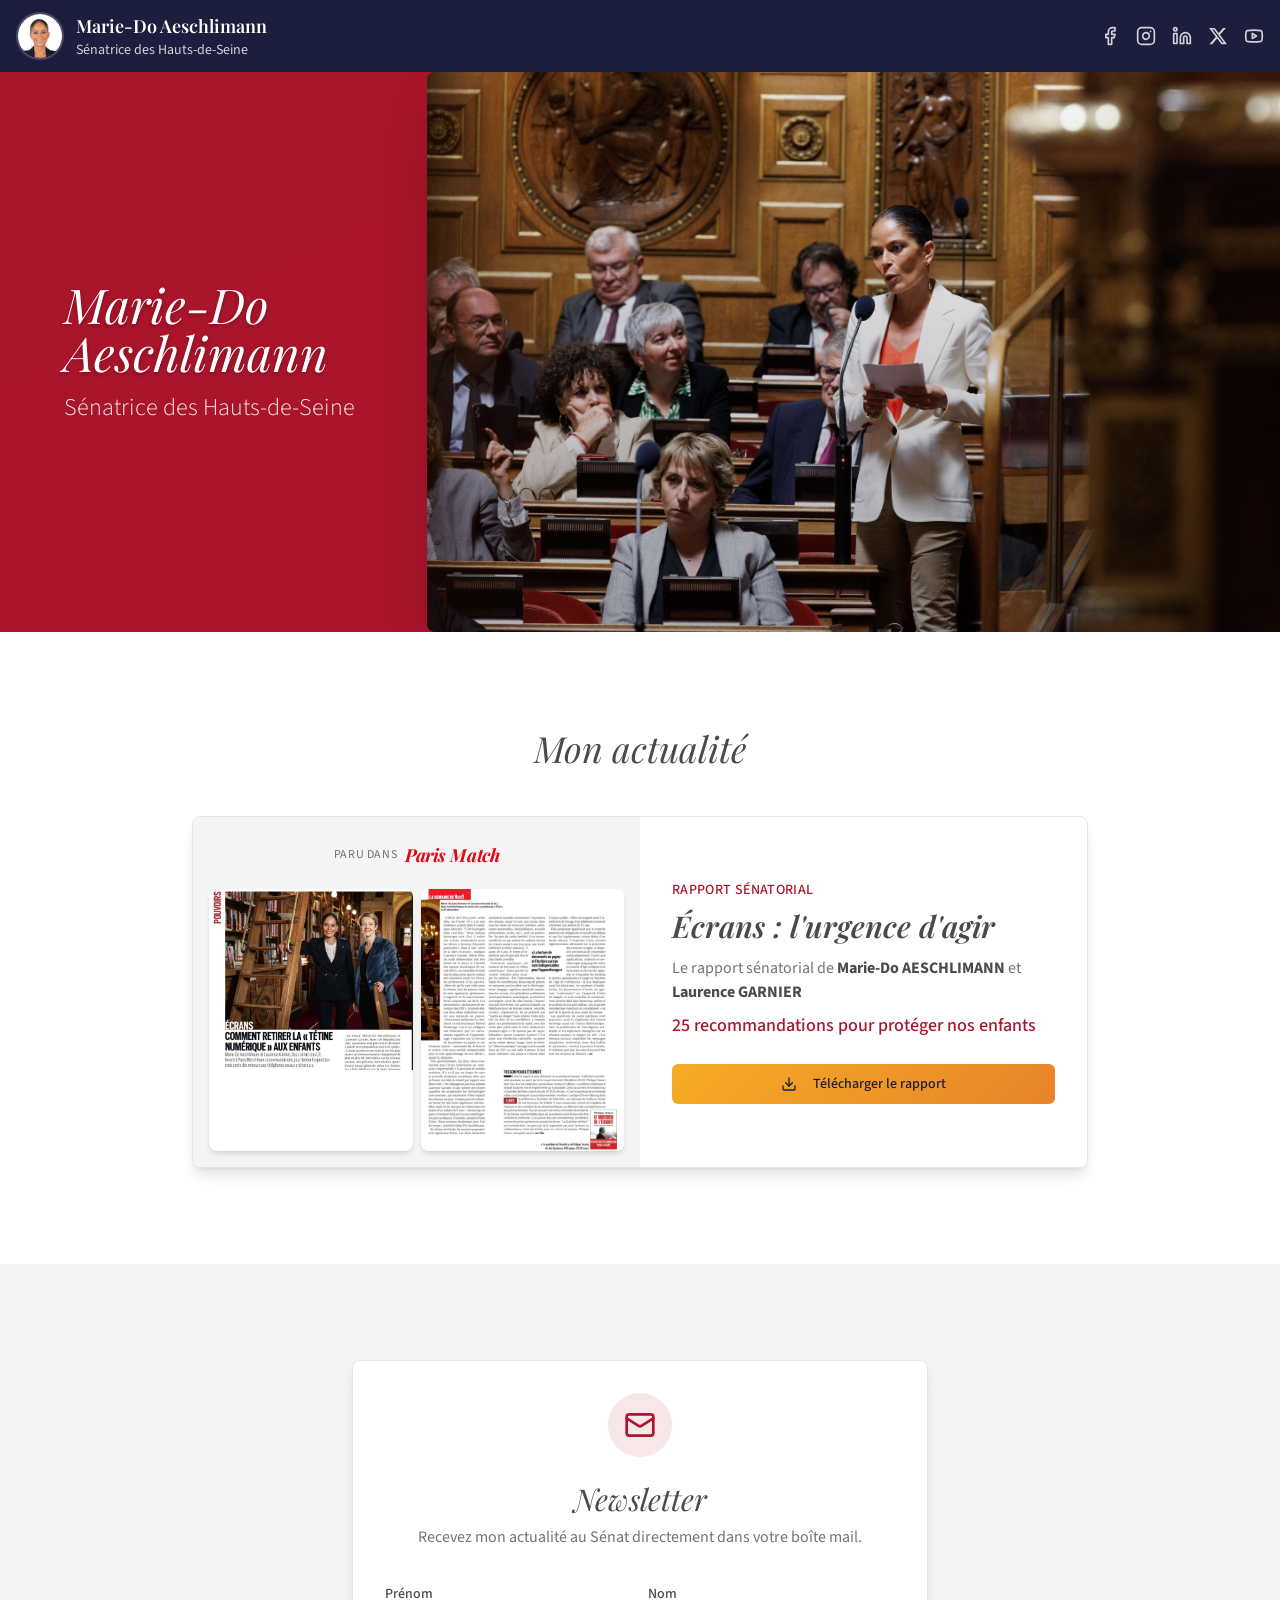
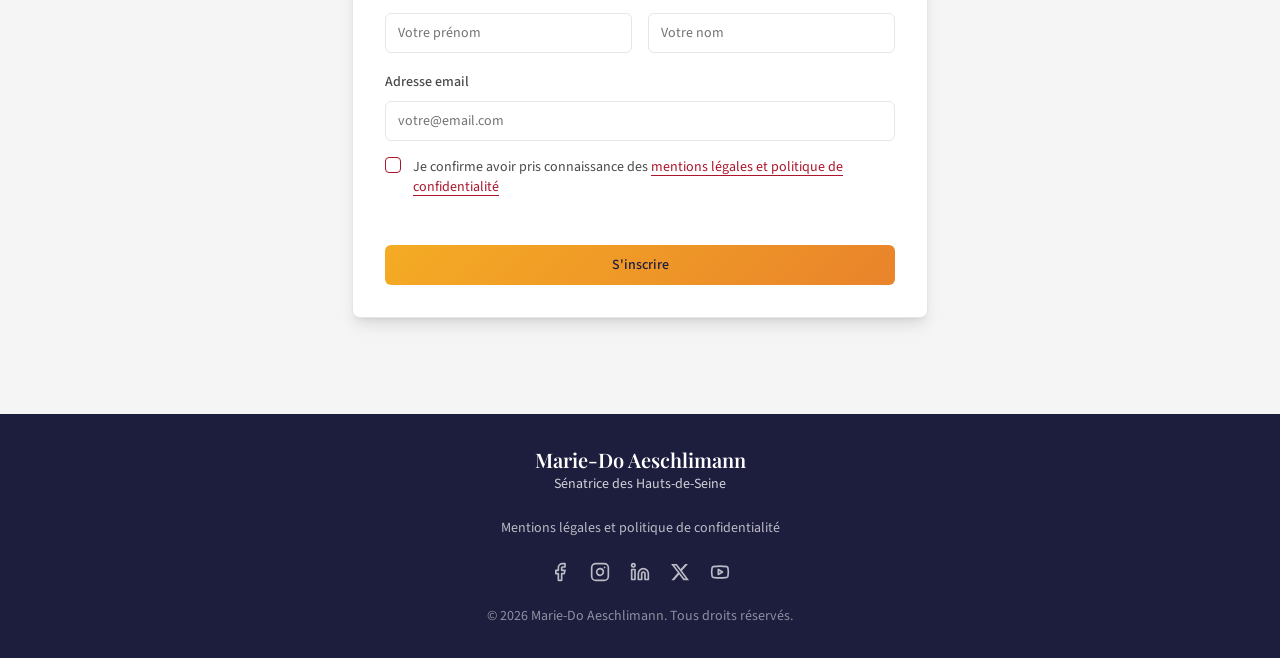
==== index.html @ 4383b5ef "deploy: platformparis/site-mdaeschlimann@3de8ad194c9254c4410716cdffa0ab7aff980ddc" ====
<!DOCTYPE html>
    <html lang="en">
      <head>
        <link rel="stylesheet" type="text/css" href="/assets/static/vike-react-b64a028b.BcWtY8Ol.css">
        <link rel="stylesheet" type="text/css" href="/assets/static/src_index-b3c78705.BuAO_7hG.css">
        <meta charset="UTF-8" />
        
    
    <meta name="viewport" content="width=device-width,initial-scale=1">
    <title>Marie-Do Aeschlimann | Sénatrice des Hauts-de-Seine</title><meta name="description" content="Site officiel de Marie-Do Aeschlimann, Sénatrice des Hauts-de-Seine. Découvrez son actualité, ses actions au Sénat et inscrivez-vous à la newsletter."/><meta name="author" content="Marie-Do Aeschlimann"/><meta name="keywords" content="Marie-Do Aeschlimann, Sénatrice, Hauts-de-Seine, Sénat, politique, France, newsletter"/><link rel="canonical" href="https://mdaeschlimann.com//"/><meta property="og:title" content="Marie-Do Aeschlimann | Sénatrice des Hauts-de-Seine"/><meta property="og:description" content="Site officiel de Marie-Do Aeschlimann, Sénatrice des Hauts-de-Seine. Découvrez son actualité, ses actions au Sénat et inscrivez-vous à la newsletter."/><meta property="og:type" content="website"/><meta property="og:url" content="https://mdaeschlimann.com//"/><meta property="og:image" content="https://mdaeschlimann.com/og-image.png"/><meta property="og:locale" content="fr_FR"/><meta property="og:site_name" content="Marie-Do Aeschlimann"/><meta name="twitter:card" content="summary_large_image"/><meta name="twitter:site" content="@MDoAeschlimann"/><meta name="twitter:creator" content="@MDoAeschlimann"/><meta name="twitter:title" content="Marie-Do Aeschlimann | Sénatrice des Hauts-de-Seine"/><meta name="twitter:description" content="Site officiel de Marie-Do Aeschlimann, Sénatrice des Hauts-de-Seine. Découvrez son actualité, ses actions au Sénat et inscrivez-vous à la newsletter."/><meta name="twitter:image" content="https://mdaeschlimann.com/og-image.png"/><script type="application/ld+json">{&quot;@context&quot;:&quot;https://schema.org&quot;,&quot;@type&quot;:&quot;Person&quot;,&quot;name&quot;:&quot;Marie-Do Aeschlimann&quot;,&quot;jobTitle&quot;:&quot;Sénatrice des Hauts-de-Seine&quot;,&quot;description&quot;:&quot;Marie-Do Aeschlimann est Sénatrice des Hauts-de-Seine au Sénat français.&quot;,&quot;url&quot;:&quot;https://mdaeschlimann.com/&quot;,&quot;image&quot;:&quot;https://mdaeschlimann.com/og-image.png&quot;,&quot;sameAs&quot;:[&quot;https://www.facebook.com/mariedo.aeschlimann/&quot;,&quot;https://www.instagram.com/mariedoaeschlimann/&quot;,&quot;https://fr.linkedin.com/in/marie-do-aeschlimann-36a4b576/&quot;,&quot;https://x.com/MDoAeschlimann&quot;,&quot;https://www.youtube.com/@mdoaeschlimann&quot;]}</script><script type="application/ld+json">{&quot;@context&quot;:&quot;https://schema.org&quot;,&quot;@type&quot;:&quot;WebSite&quot;,&quot;name&quot;:&quot;Marie-Do Aeschlimann&quot;,&quot;url&quot;:&quot;https://mdaeschlimann.com/&quot;,&quot;description&quot;:&quot;Site officiel de Marie-Do Aeschlimann, Sénatrice des Hauts-de-Seine&quot;,&quot;publisher&quot;:{&quot;@type&quot;:&quot;Person&quot;,&quot;name&quot;:&quot;Marie-Do Aeschlimann&quot;}}</script>
<title>Marie-Do Aeschlimann | Sénatrice des Hauts-de-Seine</title><meta name="description" content="Site officiel de Marie-Do Aeschlimann, Sénatrice des Hauts-de-Seine. Découvrez son actualité, ses actions au Sénat et inscrivez-vous à la newsletter."/><meta name="author" content="Marie-Do Aeschlimann"/><meta name="keywords" content="Marie-Do Aeschlimann, Sénatrice, Hauts-de-Seine, Sénat, politique, France, newsletter"/><link rel="canonical" href="https://mdaeschlimann.com//"/><meta property="og:title" content="Marie-Do Aeschlimann | Sénatrice des Hauts-de-Seine"/><meta property="og:description" content="Site officiel de Marie-Do Aeschlimann, Sénatrice des Hauts-de-Seine. Découvrez son actualité, ses actions au Sénat et inscrivez-vous à la newsletter."/><meta property="og:type" content="website"/><meta property="og:url" content="https://mdaeschlimann.com//"/><meta property="og:image" content="https://mdaeschlimann.com/og-image.png"/><meta property="og:locale" content="fr_FR"/><meta property="og:site_name" content="Marie-Do Aeschlimann"/><meta name="twitter:card" content="summary_large_image"/><meta name="twitter:site" content="@MDoAeschlimann"/><meta name="twitter:creator" content="@MDoAeschlimann"/><meta name="twitter:title" content="Marie-Do Aeschlimann | Sénatrice des Hauts-de-Seine"/><meta name="twitter:description" content="Site officiel de Marie-Do Aeschlimann, Sénatrice des Hauts-de-Seine. Découvrez son actualité, ses actions au Sénat et inscrivez-vous à la newsletter."/><meta name="twitter:image" content="https://mdaeschlimann.com/og-image.png"/><script type="application/ld+json">{&quot;@context&quot;:&quot;https://schema.org&quot;,&quot;@type&quot;:&quot;Person&quot;,&quot;name&quot;:&quot;Marie-Do Aeschlimann&quot;,&quot;jobTitle&quot;:&quot;Sénatrice des Hauts-de-Seine&quot;,&quot;description&quot;:&quot;Marie-Do Aeschlimann est Sénatrice des Hauts-de-Seine au Sénat français.&quot;,&quot;url&quot;:&quot;https://mdaeschlimann.com/&quot;,&quot;image&quot;:&quot;https://mdaeschlimann.com/og-image.png&quot;,&quot;sameAs&quot;:[&quot;https://www.facebook.com/mariedo.aeschlimann/&quot;,&quot;https://www.instagram.com/mariedoaeschlimann/&quot;,&quot;https://fr.linkedin.com/in/marie-do-aeschlimann-36a4b576/&quot;,&quot;https://x.com/MDoAeschlimann&quot;,&quot;https://www.youtube.com/@mdoaeschlimann&quot;]}</script><script type="application/ld+json">{&quot;@context&quot;:&quot;https://schema.org&quot;,&quot;@type&quot;:&quot;WebSite&quot;,&quot;name&quot;:&quot;Marie-Do Aeschlimann&quot;,&quot;url&quot;:&quot;https://mdaeschlimann.com/&quot;,&quot;description&quot;:&quot;Site officiel de Marie-Do Aeschlimann, Sénatrice des Hauts-de-Seine&quot;,&quot;publisher&quot;:{&quot;@type&quot;:&quot;Person&quot;,&quot;name&quot;:&quot;Marie-Do Aeschlimann&quot;}}</script>
    
    
    
  
      </head>
      <body>
        
        <div id="root"><div class="min-h-screen flex flex-col"><header class="sticky top-0 z-50 bg-secondary"><div class="container mx-auto px-4 py-3"><div class="flex items-center justify-between"><a href="/" class="flex items-center gap-2 sm:gap-3 min-w-0 hover:opacity-90 transition-opacity"><span class="relative flex shrink-0 overflow-hidden rounded-full h-10 w-10 sm:h-12 sm:w-12 flex-shrink-0 border-2 border-primary-foreground/20"><span class="flex h-full w-full items-center justify-center rounded-full bg-primary text-primary-foreground font-serif text-sm sm:text-base">MDA</span></span><div class="text-secondary-foreground"><span class="block text-sm sm:text-lg font-semibold font-serif leading-tight">Marie-Do Aeschlimann</span><span class="block text-xs sm:text-sm opacity-80">Sénatrice des Hauts-de-Seine</span></div></a><nav class="flex items-center gap-3 md:gap-4 flex-shrink-0"><a href="https://www.facebook.com/mariedo.aeschlimann/" target="_blank" rel="noopener noreferrer" class="text-secondary-foreground/80 hover:text-secondary-foreground transition-colors flex-shrink-0" aria-label="Facebook"><svg xmlns="http://www.w3.org/2000/svg" width="24" height="24" viewBox="0 0 24 24" fill="none" stroke="currentColor" stroke-width="2" stroke-linecap="round" stroke-linejoin="round" class="lucide lucide-facebook h-5 w-5"><path d="M18 2h-3a5 5 0 0 0-5 5v3H7v4h3v8h4v-8h3l1-4h-4V7a1 1 0 0 1 1-1h3z"></path></svg></a><a href="https://www.instagram.com/mariedoaeschlimann/" target="_blank" rel="noopener noreferrer" class="text-secondary-foreground/80 hover:text-secondary-foreground transition-colors flex-shrink-0" aria-label="Instagram"><svg xmlns="http://www.w3.org/2000/svg" width="24" height="24" viewBox="0 0 24 24" fill="none" stroke="currentColor" stroke-width="2" stroke-linecap="round" stroke-linejoin="round" class="lucide lucide-instagram h-5 w-5"><rect width="20" height="20" x="2" y="2" rx="5" ry="5"></rect><path d="M16 11.37A4 4 0 1 1 12.63 8 4 4 0 0 1 16 11.37z"></path><line x1="17.5" x2="17.51" y1="6.5" y2="6.5"></line></svg></a><a href="https://fr.linkedin.com/in/marie-do-aeschlimann-36a4b576/" target="_blank" rel="noopener noreferrer" class="text-secondary-foreground/80 hover:text-secondary-foreground transition-colors flex-shrink-0" aria-label="LinkedIn"><svg xmlns="http://www.w3.org/2000/svg" width="24" height="24" viewBox="0 0 24 24" fill="none" stroke="currentColor" stroke-width="2" stroke-linecap="round" stroke-linejoin="round" class="lucide lucide-linkedin h-5 w-5"><path d="M16 8a6 6 0 0 1 6 6v7h-4v-7a2 2 0 0 0-2-2 2 2 0 0 0-2 2v7h-4v-7a6 6 0 0 1 6-6z"></path><rect width="4" height="12" x="2" y="9"></rect><circle cx="4" cy="4" r="2"></circle></svg></a><a href="https://x.com/MDoAeschlimann" target="_blank" rel="noopener noreferrer" class="text-secondary-foreground/80 hover:text-secondary-foreground transition-colors flex-shrink-0" aria-label="X"><svg viewBox="0 0 24 24" class="h-5 w-5" fill="currentColor"><path d="M18.244 2.25h3.308l-7.227 8.26 8.502 11.24H16.17l-5.214-6.817L4.99 21.75H1.68l7.73-8.835L1.254 2.25H8.08l4.713 6.231zm-1.161 17.52h1.833L7.084 4.126H5.117z"></path></svg></a><a href="https://www.youtube.com/@mdoaeschlimann" target="_blank" rel="noopener noreferrer" class="hidden md:block text-secondary-foreground/80 hover:text-secondary-foreground transition-colors flex-shrink-0" aria-label="YouTube"><svg xmlns="http://www.w3.org/2000/svg" width="24" height="24" viewBox="0 0 24 24" fill="none" stroke="currentColor" stroke-width="2" stroke-linecap="round" stroke-linejoin="round" class="lucide lucide-youtube h-5 w-5"><path d="M2.5 17a24.12 24.12 0 0 1 0-10 2 2 0 0 1 1.4-1.4 49.56 49.56 0 0 1 16.2 0A2 2 0 0 1 21.5 7a24.12 24.12 0 0 1 0 10 2 2 0 0 1-1.4 1.4 49.55 49.55 0 0 1-16.2 0A2 2 0 0 1 2.5 17"></path><path d="m10 15 5-3-5-3z"></path></svg></a></nav></div></div></header><main class="flex-1"><section class="relative bg-primary min-h-[50vh] flex items-center overflow-hidden"><div class="absolute inset-0 opacity-10"><div class="absolute inset-0 bg-gradient-to-br from-black/20 to-transparent"></div></div><div class="container mx-auto px-4 lg:px-0 lg:ml-auto lg:mr-0 lg:max-w-none relative z-10"><div class="flex flex-col lg:flex-row items-center lg:items-stretch"><div class="lg:w-1/3 flex items-center justify-center lg:justify-start py-8 md:py-12 lg:py-0 lg:pl-8 xl:pl-16"><div class="text-center lg:text-left"><h1 class="text-3xl md:text-4xl lg:text-5xl font-serif text-primary-foreground leading-tight mb-4 text-shadow"><span class="italic">Marie-Do Aeschlimann</span></h1><p class="text-xl md:text-2xl text-primary-foreground/90 font-light">Sénatrice des Hauts-de-Seine</p></div></div><div class="w-full lg:w-2/3"><div class="relative w-64 h-80 md:w-80 md:h-96 mx-auto lg:w-full lg:h-[500px] xl:h-[560px] lg:rounded-none lg:rounded-l-lg overflow-hidden shadow-2xl"><img src="/assets/static/portrait-senat.C8k244VR.jpg" alt="Marie-Do Aeschlimann au Sénat" class="w-full h-full object-cover object-top"/><div class="absolute inset-0 bg-gradient-to-t from-black/30 to-transparent"></div></div></div></div></div></section><section class="py-16 md:py-24 bg-background"><div class="container mx-auto px-4"><h2 class="text-3xl md:text-4xl font-serif text-foreground text-center mb-12"><span class="italic">Mon actualité</span></h2><div class="rounded-lg border bg-card text-card-foreground max-w-4xl mx-auto overflow-hidden shadow-lg"><div class="p-0"><div class="grid md:grid-cols-2"><div class="flex flex-col p-4 bg-muted"><div class="flex items-center justify-center gap-2 mb-3 py-2"><span class="text-xs text-muted-foreground uppercase tracking-wider">Paru dans</span><span class="font-serif text-lg font-bold text-[#E30613] italic tracking-tight">Paris Match</span></div><div class="grid grid-cols-2 gap-2"><div class="rounded-lg overflow-hidden shadow-md bg-white"><img src="/assets/static/paris-match-1.yq236d5Z.jpg" alt="Paris Match - Marie-Do Aeschlimann et Laurence Garnier sur le rapport Écrans" class="w-full h-auto object-contain"/></div><div class="rounded-lg overflow-hidden shadow-md bg-white"><img src="/assets/static/paris-match-2.6EaKVWfL.jpg" alt="Paris Match - Article sur le rapport sénatorial Écrans" class="w-full h-auto object-contain"/></div></div></div><div class="p-6 md:p-8 flex flex-col justify-center"><span class="text-sm font-medium text-primary uppercase tracking-wide mb-2">Rapport sénatorial</span><h3 class="text-2xl md:text-3xl font-serif font-semibold text-foreground mb-3"><span class="italic">Écrans : l&#x27;urgence d&#x27;agir</span></h3><p class="text-muted-foreground mb-2">Le rapport sénatorial de<!-- --> <strong class="text-foreground">Marie-Do AESCHLIMANN</strong> <!-- -->et <strong class="text-foreground">Laurence GARNIER</strong></p><p class="text-lg font-medium text-primary mb-6">25 recommandations pour protéger nos enfants</p><a href="/documents/rapport-ecrans-urgence-agir.pdf" download="Rapport_Ecrans_Urgence_Agir.pdf" target="_blank" rel="noopener noreferrer" class="inline-flex items-center justify-center gap-2 whitespace-nowrap rounded-md text-sm font-medium ring-offset-background focus-visible:outline-none focus-visible:ring-2 focus-visible:ring-ring focus-visible:ring-offset-2 disabled:pointer-events-none disabled:opacity-50 [&amp;_svg]:pointer-events-none [&amp;_svg]:size-4 [&amp;_svg]:shrink-0 bg-primary hover:bg-primary/90 h-10 px-4 py-2 gradient-cta text-accent-foreground hover:opacity-90 transition-opacity w-full md:w-auto"><svg xmlns="http://www.w3.org/2000/svg" width="24" height="24" viewBox="0 0 24 24" fill="none" stroke="currentColor" stroke-width="2" stroke-linecap="round" stroke-linejoin="round" class="lucide lucide-download h-4 w-4 mr-2"><path d="M21 15v4a2 2 0 0 1-2 2H5a2 2 0 0 1-2-2v-4"></path><polyline points="7 10 12 15 17 10"></polyline><line x1="12" x2="12" y1="15" y2="3"></line></svg>Télécharger le rapport</a></div></div></div></div></div></section><section class="py-16 md:py-24 bg-muted"><div class="container mx-auto px-4"><div class="rounded-lg border bg-card text-card-foreground max-w-xl mx-auto shadow-lg"><div class="p-8"><div class="flex justify-center mb-6"><div class="w-16 h-16 rounded-full bg-primary/10 flex items-center justify-center"><svg xmlns="http://www.w3.org/2000/svg" width="24" height="24" viewBox="0 0 24 24" fill="none" stroke="currentColor" stroke-width="2" stroke-linecap="round" stroke-linejoin="round" class="lucide lucide-mail h-8 w-8 text-primary"><rect width="20" height="16" x="2" y="4" rx="2"></rect><path d="m22 7-8.97 5.7a1.94 1.94 0 0 1-2.06 0L2 7"></path></svg></div></div><h2 class="text-2xl md:text-3xl font-serif text-foreground text-center mb-2"><span class="italic">Newsletter</span></h2><p class="text-muted-foreground text-center mb-8">Recevez mon actualité au Sénat directement dans votre boîte mail.</p><form class="space-y-4"><div aria-hidden="true" style="position:absolute;left:-9999px;top:-9999px"><label for="website">Website</label><input type="text" id="website" name="website" tabindex="-1" autoComplete="off" value=""/></div><div class="grid grid-cols-1 md:grid-cols-2 gap-4"><div class="space-y-2"><label class="text-sm font-medium leading-none peer-disabled:cursor-not-allowed peer-disabled:opacity-70" for=":R59r:-form-item">Prénom</label><input class="flex h-10 w-full rounded-md border border-input bg-background px-3 py-2 text-base ring-offset-background file:border-0 file:bg-transparent file:text-sm file:font-medium file:text-foreground placeholder:text-muted-foreground focus-visible:outline-none focus-visible:ring-2 focus-visible:ring-ring focus-visible:ring-offset-2 disabled:cursor-not-allowed disabled:opacity-50 md:text-sm" placeholder="Votre prénom" autoComplete="given-name" name="firstName" id=":R59r:-form-item" aria-describedby=":R59r:-form-item-description" aria-invalid="false" value=""/></div><div class="space-y-2"><label class="text-sm font-medium leading-none peer-disabled:cursor-not-allowed peer-disabled:opacity-70" for=":R99r:-form-item">Nom</label><input class="flex h-10 w-full rounded-md border border-input bg-background px-3 py-2 text-base ring-offset-background file:border-0 file:bg-transparent file:text-sm file:font-medium file:text-foreground placeholder:text-muted-foreground focus-visible:outline-none focus-visible:ring-2 focus-visible:ring-ring focus-visible:ring-offset-2 disabled:cursor-not-allowed disabled:opacity-50 md:text-sm" placeholder="Votre nom" autoComplete="family-name" name="lastName" id=":R99r:-form-item" aria-describedby=":R99r:-form-item-description" aria-invalid="false" value=""/></div></div><div class="space-y-2"><label class="text-sm font-medium leading-none peer-disabled:cursor-not-allowed peer-disabled:opacity-70" for=":R1pr:-form-item">Adresse email</label><input type="email" class="flex h-10 w-full rounded-md border border-input bg-background px-3 py-2 text-base ring-offset-background file:border-0 file:bg-transparent file:text-sm file:font-medium file:text-foreground placeholder:text-muted-foreground focus-visible:outline-none focus-visible:ring-2 focus-visible:ring-ring focus-visible:ring-offset-2 disabled:cursor-not-allowed disabled:opacity-50 md:text-sm" placeholder="votre@email.com" autoComplete="email" name="email" id=":R1pr:-form-item" aria-describedby=":R1pr:-form-item-description" aria-invalid="false" value=""/></div><div class="flex flex-row items-start space-x-3 space-y-0"><button type="button" role="checkbox" aria-checked="false" data-state="unchecked" value="on" class="peer h-4 w-4 shrink-0 rounded-sm border border-primary ring-offset-background data-[state=checked]:bg-primary data-[state=checked]:text-primary-foreground focus-visible:outline-none focus-visible:ring-2 focus-visible:ring-ring focus-visible:ring-offset-2 disabled:cursor-not-allowed disabled:opacity-50" id=":R29r:-form-item" aria-describedby=":R29r:-form-item-description" aria-invalid="false"></button><input type="checkbox" aria-hidden="true" tabindex="-1" style="position:absolute;pointer-events:none;opacity:0;margin:0;transform:translateX(-100%)" value="on"/><div class="space-y-1 leading-none"><label class="peer-disabled:cursor-not-allowed peer-disabled:opacity-70 text-sm font-normal" for=":R29r:-form-item">Je confirme avoir pris connaissance des<!-- --> <a href="/mentions-legales" class="text-primary underline underline-offset-4 hover:text-primary/80">mentions légales et politique de confidentialité</a></label></div></div><div class="py-2"><div class="flex justify-center"></div></div><button class="inline-flex items-center justify-center gap-2 whitespace-nowrap rounded-md text-sm font-medium ring-offset-background focus-visible:outline-none focus-visible:ring-2 focus-visible:ring-ring focus-visible:ring-offset-2 disabled:pointer-events-none disabled:opacity-50 [&amp;_svg]:pointer-events-none [&amp;_svg]:size-4 [&amp;_svg]:shrink-0 bg-primary hover:bg-primary/90 h-10 px-4 py-2 w-full gradient-cta text-accent-foreground hover:opacity-90 transition-opacity" type="submit">S&#x27;inscrire</button></form></div></div></div></section></main><footer class="bg-secondary py-8"><div class="container mx-auto px-4"><div class="flex flex-col items-center gap-6"><div class="text-center text-secondary-foreground"><h3 class="text-xl font-serif font-semibold">Marie-Do Aeschlimann</h3><p class="text-sm opacity-80">Sénatrice des Hauts-de-Seine</p></div><a href="/mentions-legales" class="text-secondary-foreground/70 hover:text-secondary-foreground text-sm underline-offset-4 hover:underline transition-colors">Mentions légales et politique de confidentialité</a><div class="flex items-center gap-5"><a href="https://www.facebook.com/mariedo.aeschlimann/" target="_blank" rel="noopener noreferrer" class="text-secondary-foreground/70 hover:text-secondary-foreground transition-colors" aria-label="Facebook"><svg xmlns="http://www.w3.org/2000/svg" width="24" height="24" viewBox="0 0 24 24" fill="none" stroke="currentColor" stroke-width="2" stroke-linecap="round" stroke-linejoin="round" class="lucide lucide-facebook h-5 w-5"><path d="M18 2h-3a5 5 0 0 0-5 5v3H7v4h3v8h4v-8h3l1-4h-4V7a1 1 0 0 1 1-1h3z"></path></svg></a><a href="https://www.instagram.com/mariedoaeschlimann/" target="_blank" rel="noopener noreferrer" class="text-secondary-foreground/70 hover:text-secondary-foreground transition-colors" aria-label="Instagram"><svg xmlns="http://www.w3.org/2000/svg" width="24" height="24" viewBox="0 0 24 24" fill="none" stroke="currentColor" stroke-width="2" stroke-linecap="round" stroke-linejoin="round" class="lucide lucide-instagram h-5 w-5"><rect width="20" height="20" x="2" y="2" rx="5" ry="5"></rect><path d="M16 11.37A4 4 0 1 1 12.63 8 4 4 0 0 1 16 11.37z"></path><line x1="17.5" x2="17.51" y1="6.5" y2="6.5"></line></svg></a><a href="https://fr.linkedin.com/in/marie-do-aeschlimann-36a4b576/" target="_blank" rel="noopener noreferrer" class="text-secondary-foreground/70 hover:text-secondary-foreground transition-colors" aria-label="LinkedIn"><svg xmlns="http://www.w3.org/2000/svg" width="24" height="24" viewBox="0 0 24 24" fill="none" stroke="currentColor" stroke-width="2" stroke-linecap="round" stroke-linejoin="round" class="lucide lucide-linkedin h-5 w-5"><path d="M16 8a6 6 0 0 1 6 6v7h-4v-7a2 2 0 0 0-2-2 2 2 0 0 0-2 2v7h-4v-7a6 6 0 0 1 6-6z"></path><rect width="4" height="12" x="2" y="9"></rect><circle cx="4" cy="4" r="2"></circle></svg></a><a href="https://x.com/MDoAeschlimann" target="_blank" rel="noopener noreferrer" class="text-secondary-foreground/70 hover:text-secondary-foreground transition-colors" aria-label="X"><svg viewBox="0 0 24 24" class="h-5 w-5" fill="currentColor"><path d="M18.244 2.25h3.308l-7.227 8.26 8.502 11.24H16.17l-5.214-6.817L4.99 21.75H1.68l7.73-8.835L1.254 2.25H8.08l4.713 6.231zm-1.161 17.52h1.833L7.084 4.126H5.117z"></path></svg></a><a href="https://www.youtube.com/@mdoaeschlimann" target="_blank" rel="noopener noreferrer" class="text-secondary-foreground/70 hover:text-secondary-foreground transition-colors" aria-label="YouTube"><svg xmlns="http://www.w3.org/2000/svg" width="24" height="24" viewBox="0 0 24 24" fill="none" stroke="currentColor" stroke-width="2" stroke-linecap="round" stroke-linejoin="round" class="lucide lucide-youtube h-5 w-5"><path d="M2.5 17a24.12 24.12 0 0 1 0-10 2 2 0 0 1 1.4-1.4 49.56 49.56 0 0 1 16.2 0A2 2 0 0 1 21.5 7a24.12 24.12 0 0 1 0 10 2 2 0 0 1-1.4 1.4 49.55 49.55 0 0 1-16.2 0A2 2 0 0 1 2.5 17"></path><path d="m10 15 5-3-5-3z"></path></svg></a></div><p class="text-secondary-foreground/50 text-sm">© 2026 Marie-Do Aeschlimann. Tous droits réservés.</p></div></div></footer></div></div>
        
        <script id="vike_pageContext" type="application/json">{"_urlRewrite":null,"pageId":"/pages/index","routeParams":{}}</script>
        <script id="vike_globalContext" type="application/json">{}</script>
        <script src="/assets/entries/entry-client-routing.nRQ5rg0Q.js" type="module" async></script>
        <link rel="modulepreload" href="/assets/entries/pages_index.BgvBN5mK.js" as="script" type="text/javascript">
        <link rel="modulepreload" href="/assets/chunks/chunk-C9ePAQkV.js" as="script" type="text/javascript">
        <link rel="modulepreload" href="/assets/chunks/chunk-B1jr03d6.js" as="script" type="text/javascript">
        <link rel="modulepreload" href="/assets/chunks/chunk-d44kFg-L.js" as="script" type="text/javascript">
        <link rel="modulepreload" href="/assets/chunks/chunk-D7HrI6pR.js" as="script" type="text/javascript">
      </body>
    </html>
---- assets/static/vike-react-b64a028b.BcWtY8Ol.css ----
@keyframes vike-react-shine{to{background-position-x:-200%}}
---- assets/static/src_index-b3c78705.BuAO_7hG.css ----
@import"https://fonts.googleapis.com/css2?family=Playfair+Display:ital,wght@0,400;0,500;0,600;0,700;1,400;1,500;1,600;1,700&family=Source+Sans+3:wght@300;400;500;600;700&display=swap";*,:before,:after{--tw-border-spacing-x: 0;--tw-border-spacing-y: 0;--tw-translate-x: 0;--tw-translate-y: 0;--tw-rotate: 0;--tw-skew-x: 0;--tw-skew-y: 0;--tw-scale-x: 1;--tw-scale-y: 1;--tw-pan-x: ;--tw-pan-y: ;--tw-pinch-zoom: ;--tw-scroll-snap-strictness: proximity;--tw-gradient-from-position: ;--tw-gradient-via-position: ;--tw-gradient-to-position: ;--tw-ordinal: ;--tw-slashed-zero: ;--tw-numeric-figure: ;--tw-numeric-spacing: ;--tw-numeric-fraction: ;--tw-ring-inset: ;--tw-ring-offset-width: 0px;--tw-ring-offset-color: #fff;--tw-ring-color: rgb(59 130 246 / .5);--tw-ring-offset-shadow: 0 0 #0000;--tw-ring-shadow: 0 0 #0000;--tw-shadow: 0 0 #0000;--tw-shadow-colored: 0 0 #0000;--tw-blur: ;--tw-brightness: ;--tw-contrast: ;--tw-grayscale: ;--tw-hue-rotate: ;--tw-invert: ;--tw-saturate: ;--tw-sepia: ;--tw-drop-shadow: ;--tw-backdrop-blur: ;--tw-backdrop-brightness: ;--tw-backdrop-contrast: ;--tw-backdrop-grayscale: ;--tw-backdrop-hue-rotate: ;--tw-backdrop-invert: ;--tw-backdrop-opacity: ;--tw-backdrop-saturate: ;--tw-backdrop-sepia: ;--tw-contain-size: ;--tw-contain-layout: ;--tw-contain-paint: ;--tw-contain-style: }::backdrop{--tw-border-spacing-x: 0;--tw-border-spacing-y: 0;--tw-translate-x: 0;--tw-translate-y: 0;--tw-rotate: 0;--tw-skew-x: 0;--tw-skew-y: 0;--tw-scale-x: 1;--tw-scale-y: 1;--tw-pan-x: ;--tw-pan-y: ;--tw-pinch-zoom: ;--tw-scroll-snap-strictness: proximity;--tw-gradient-from-position: ;--tw-gradient-via-position: ;--tw-gradient-to-position: ;--tw-ordinal: ;--tw-slashed-zero: ;--tw-numeric-figure: ;--tw-numeric-spacing: ;--tw-numeric-fraction: ;--tw-ring-inset: ;--tw-ring-offset-width: 0px;--tw-ring-offset-color: #fff;--tw-ring-color: rgb(59 130 246 / .5);--tw-ring-offset-shadow: 0 0 #0000;--tw-ring-shadow: 0 0 #0000;--tw-shadow: 0 0 #0000;--tw-shadow-colored: 0 0 #0000;--tw-blur: ;--tw-brightness: ;--tw-contrast: ;--tw-grayscale: ;--tw-hue-rotate: ;--tw-invert: ;--tw-saturate: ;--tw-sepia: ;--tw-drop-shadow: ;--tw-backdrop-blur: ;--tw-backdrop-brightness: ;--tw-backdrop-contrast: ;--tw-backdrop-grayscale: ;--tw-backdrop-hue-rotate: ;--tw-backdrop-invert: ;--tw-backdrop-opacity: ;--tw-backdrop-saturate: ;--tw-backdrop-sepia: ;--tw-contain-size: ;--tw-contain-layout: ;--tw-contain-paint: ;--tw-contain-style: }*,:before,:after{box-sizing:border-box;border-width:0;border-style:solid;border-color:#e5e7eb}:before,:after{--tw-content: ""}html,:host{line-height:1.5;-webkit-text-size-adjust:100%;-moz-tab-size:4;-o-tab-size:4;tab-size:4;font-family:Source Sans 3,sans-serif;font-feature-settings:normal;font-variation-settings:normal;-webkit-tap-highlight-color:transparent}body{margin:0;line-height:inherit}hr{height:0;color:inherit;border-top-width:1px}abbr:where([title]){-webkit-text-decoration:underline dotted;text-decoration:underline dotted}h1,h2,h3,h4,h5,h6{font-size:inherit;font-weight:inherit}a{color:inherit;text-decoration:inherit}b,strong{font-weight:bolder}code,kbd,samp,pre{font-family:ui-monospace,SFMono-Regular,Menlo,Monaco,Consolas,Liberation Mono,Courier New,monospace;font-feature-settings:normal;font-variation-settings:normal;font-size:1em}small{font-size:80%}sub,sup{font-size:75%;line-height:0;position:relative;vertical-align:baseline}sub{bottom:-.25em}sup{top:-.5em}table{text-indent:0;border-color:inherit;border-collapse:collapse}button,input,optgroup,select,textarea{font-family:inherit;font-feature-settings:inherit;font-variation-settings:inherit;font-size:100%;font-weight:inherit;line-height:inherit;letter-spacing:inherit;color:inherit;margin:0;padding:0}button,select{text-transform:none}button,input:where([type=button]),input:where([type=reset]),input:where([type=submit]){-webkit-appearance:button;background-color:transparent;background-image:none}:-moz-focusring{outline:auto}:-moz-ui-invalid{box-shadow:none}progress{vertical-align:baseline}::-webkit-inner-spin-button,::-webkit-outer-spin-button{height:auto}[type=search]{-webkit-appearance:textfield;outline-offset:-2px}::-webkit-search-decoration{-webkit-appearance:none}::-webkit-file-upload-button{-webkit-appearance:button;font:inherit}summary{display:list-item}blockquote,dl,dd,h1,h2,h3,h4,h5,h6,hr,figure,p,pre{margin:0}fieldset{margin:0;padding:0}legend{padding:0}ol,ul,menu{list-style:none;margin:0;padding:0}dialog{padding:0}textarea{resize:vertical}input::-moz-placeholder,textarea::-moz-placeholder{opacity:1;color:#9ca3af}input::placeholder,textarea::placeholder{opacity:1;color:#9ca3af}button,[role=button]{cursor:pointer}:disabled{cursor:default}img,svg,video,canvas,audio,iframe,embed,object{display:block;vertical-align:middle}img,video{max-width:100%;height:auto}[hidden]:where(:not([hidden=until-found])){display:none}:root{--primary: 351 78% 38%;--primary-foreground: 0 0% 100%;--secondary: 240 36% 18%;--secondary-foreground: 0 0% 100%;--accent: 39 91% 55%;--accent-foreground: 240 36% 18%;--background: 0 0% 100%;--foreground: 0 0% 29%;--card: 0 0% 100%;--card-foreground: 0 0% 29%;--muted: 0 0% 96%;--muted-foreground: 0 0% 45%;--popover: 0 0% 100%;--popover-foreground: 0 0% 29%;--destructive: 0 84% 60%;--destructive-foreground: 0 0% 100%;--border: 0 0% 90%;--input: 0 0% 90%;--ring: 351 78% 38%;--radius: .5rem;--gradient-cta-from: 39 91% 55%;--gradient-cta-to: 28 81% 54%;--sidebar-background: 0 0% 98%;--sidebar-foreground: 240 5.3% 26.1%;--sidebar-primary: 240 5.9% 10%;--sidebar-primary-foreground: 0 0% 98%;--sidebar-accent: 240 4.8% 95.9%;--sidebar-accent-foreground: 240 5.9% 10%;--sidebar-border: 220 13% 91%;--sidebar-ring: 217.2 91.2% 59.8%}.dark{--primary: 351 78% 38%;--primary-foreground: 0 0% 100%;--secondary: 240 36% 18%;--secondary-foreground: 0 0% 100%;--background: 240 36% 18%;--foreground: 0 0% 100%;--card: 240 36% 22%;--card-foreground: 0 0% 100%;--popover: 240 36% 22%;--popover-foreground: 0 0% 100%;--muted: 240 36% 25%;--muted-foreground: 0 0% 70%;--accent: 39 91% 55%;--accent-foreground: 240 36% 18%;--destructive: 0 62.8% 30.6%;--destructive-foreground: 0 0% 100%;--border: 240 36% 30%;--input: 240 36% 30%;--ring: 39 91% 55%;--sidebar-background: 240 5.9% 10%;--sidebar-foreground: 240 4.8% 95.9%;--sidebar-primary: 224.3 76.3% 48%;--sidebar-primary-foreground: 0 0% 100%;--sidebar-accent: 240 3.7% 15.9%;--sidebar-accent-foreground: 240 4.8% 95.9%;--sidebar-border: 240 3.7% 15.9%;--sidebar-ring: 217.2 91.2% 59.8%}*{border-color:hsl(var(--border))}body{background-color:hsl(var(--background));color:hsl(var(--foreground));font-family:"Source Sans 3",sans-serif}h1,h2,h3,h4,h5,h6{font-family:Playfair Display,serif}.container{width:100%;margin-right:auto;margin-left:auto;padding-right:2rem;padding-left:2rem}@media (min-width: 1400px){.container{max-width:1400px}}.sr-only{position:absolute;width:1px;height:1px;padding:0;margin:-1px;overflow:hidden;clip:rect(0,0,0,0);white-space:nowrap;border-width:0}.pointer-events-none{pointer-events:none}.pointer-events-auto{pointer-events:auto}.visible{visibility:visible}.invisible{visibility:hidden}.fixed{position:fixed}.absolute{position:absolute}.relative{position:relative}.sticky{position:sticky}.inset-0{top:0;right:0;bottom:0;left:0}.inset-x-0{left:0;right:0}.inset-y-0{top:0;bottom:0}.-bottom-12{bottom:-3rem}.-left-12{left:-3rem}.-right-12{right:-3rem}.-top-12{top:-3rem}.bottom-0{bottom:0}.left-0{left:0}.left-1{left:.25rem}.left-1\/2{left:50%}.left-2{left:.5rem}.left-\[50\%\]{left:50%}.right-0{right:0}.right-1{right:.25rem}.right-2{right:.5rem}.right-3{right:.75rem}.right-4{right:1rem}.top-0{top:0}.top-1\.5{top:.375rem}.top-1\/2{top:50%}.top-2{top:.5rem}.top-3\.5{top:.875rem}.top-4{top:1rem}.top-\[1px\]{top:1px}.top-\[50\%\]{top:50%}.top-\[60\%\]{top:60%}.top-full{top:100%}.z-10{z-index:10}.z-20{z-index:20}.z-50{z-index:50}.z-\[100\]{z-index:100}.z-\[1\]{z-index:1}.-mx-1{margin-left:-.25rem;margin-right:-.25rem}.mx-2{margin-left:.5rem;margin-right:.5rem}.mx-3\.5{margin-left:.875rem;margin-right:.875rem}.mx-auto{margin-left:auto;margin-right:auto}.my-0\.5{margin-top:.125rem;margin-bottom:.125rem}.my-1{margin-top:.25rem;margin-bottom:.25rem}.-ml-4{margin-left:-1rem}.-mt-4{margin-top:-1rem}.mb-1{margin-bottom:.25rem}.mb-12{margin-bottom:3rem}.mb-2{margin-bottom:.5rem}.mb-3{margin-bottom:.75rem}.mb-4{margin-bottom:1rem}.mb-6{margin-bottom:1.5rem}.mb-8{margin-bottom:2rem}.ml-1{margin-left:.25rem}.ml-4{margin-left:1rem}.ml-auto{margin-left:auto}.mr-2{margin-right:.5rem}.mt-1\.5{margin-top:.375rem}.mt-12{margin-top:3rem}.mt-2{margin-top:.5rem}.mt-24{margin-top:6rem}.mt-4{margin-top:1rem}.mt-auto{margin-top:auto}.block{display:block}.flex{display:flex}.inline-flex{display:inline-flex}.table{display:table}.grid{display:grid}.hidden{display:none}.aspect-square{aspect-ratio:1 / 1}.aspect-video{aspect-ratio:16 / 9}.size-4{width:1rem;height:1rem}.h-1\.5{height:.375rem}.h-10{height:2.5rem}.h-11{height:2.75rem}.h-12{height:3rem}.h-16{height:4rem}.h-2{height:.5rem}.h-2\.5{height:.625rem}.h-3{height:.75rem}.h-3\.5{height:.875rem}.h-4{height:1rem}.h-5{height:1.25rem}.h-6{height:1.5rem}.h-7{height:1.75rem}.h-8{height:2rem}.h-80{height:20rem}.h-9{height:2.25rem}.h-\[1px\]{height:1px}.h-\[var\(--radix-navigation-menu-viewport-height\)\]{height:var(--radix-navigation-menu-viewport-height)}.h-\[var\(--radix-select-trigger-height\)\]{height:var(--radix-select-trigger-height)}.h-auto{height:auto}.h-full{height:100%}.h-px{height:1px}.h-svh{height:100svh}.max-h-96{max-height:24rem}.max-h-\[300px\]{max-height:300px}.max-h-screen{max-height:100vh}.min-h-0{min-height:0px}.min-h-\[50vh\]{min-height:50vh}.min-h-\[80px\]{min-height:80px}.min-h-screen{min-height:100vh}.min-h-svh{min-height:100svh}.w-0{width:0px}.w-1{width:.25rem}.w-10{width:2.5rem}.w-11{width:2.75rem}.w-16{width:4rem}.w-2{width:.5rem}.w-2\.5{width:.625rem}.w-3{width:.75rem}.w-3\.5{width:.875rem}.w-3\/4{width:75%}.w-4{width:1rem}.w-5{width:1.25rem}.w-64{width:16rem}.w-7{width:1.75rem}.w-72{width:18rem}.w-8{width:2rem}.w-9{width:2.25rem}.w-\[--sidebar-width\]{width:var(--sidebar-width)}.w-\[100px\]{width:100px}.w-\[1px\]{width:1px}.w-auto{width:auto}.w-full{width:100%}.w-max{width:-moz-max-content;width:max-content}.w-px{width:1px}.min-w-0{min-width:0px}.min-w-5{min-width:1.25rem}.min-w-\[12rem\]{min-width:12rem}.min-w-\[8rem\]{min-width:8rem}.min-w-\[var\(--radix-select-trigger-width\)\]{min-width:var(--radix-select-trigger-width)}.max-w-3xl{max-width:48rem}.max-w-4xl{max-width:56rem}.max-w-\[--skeleton-width\]{max-width:var(--skeleton-width)}.max-w-lg{max-width:32rem}.max-w-max{max-width:-moz-max-content;max-width:max-content}.max-w-xl{max-width:36rem}.flex-1{flex:1 1 0%}.flex-shrink-0,.shrink-0{flex-shrink:0}.grow{flex-grow:1}.grow-0{flex-grow:0}.basis-full{flex-basis:100%}.caption-bottom{caption-side:bottom}.border-collapse{border-collapse:collapse}.-translate-x-1\/2{--tw-translate-x: -50%;transform:translate(var(--tw-translate-x),var(--tw-translate-y)) rotate(var(--tw-rotate)) skew(var(--tw-skew-x)) skewY(var(--tw-skew-y)) scaleX(var(--tw-scale-x)) scaleY(var(--tw-scale-y))}.-translate-x-px{--tw-translate-x: -1px;transform:translate(var(--tw-translate-x),var(--tw-translate-y)) rotate(var(--tw-rotate)) skew(var(--tw-skew-x)) skewY(var(--tw-skew-y)) scaleX(var(--tw-scale-x)) scaleY(var(--tw-scale-y))}.-translate-y-1\/2{--tw-translate-y: -50%;transform:translate(var(--tw-translate-x),var(--tw-translate-y)) rotate(var(--tw-rotate)) skew(var(--tw-skew-x)) skewY(var(--tw-skew-y)) scaleX(var(--tw-scale-x)) scaleY(var(--tw-scale-y))}.translate-x-\[-50\%\]{--tw-translate-x: -50%;transform:translate(var(--tw-translate-x),var(--tw-translate-y)) rotate(var(--tw-rotate)) skew(var(--tw-skew-x)) skewY(var(--tw-skew-y)) scaleX(var(--tw-scale-x)) scaleY(var(--tw-scale-y))}.translate-x-px{--tw-translate-x: 1px;transform:translate(var(--tw-translate-x),var(--tw-translate-y)) rotate(var(--tw-rotate)) skew(var(--tw-skew-x)) skewY(var(--tw-skew-y)) scaleX(var(--tw-scale-x)) scaleY(var(--tw-scale-y))}.translate-y-\[-50\%\]{--tw-translate-y: -50%;transform:translate(var(--tw-translate-x),var(--tw-translate-y)) rotate(var(--tw-rotate)) skew(var(--tw-skew-x)) skewY(var(--tw-skew-y)) scaleX(var(--tw-scale-x)) scaleY(var(--tw-scale-y))}.rotate-45{--tw-rotate: 45deg;transform:translate(var(--tw-translate-x),var(--tw-translate-y)) rotate(var(--tw-rotate)) skew(var(--tw-skew-x)) skewY(var(--tw-skew-y)) scaleX(var(--tw-scale-x)) scaleY(var(--tw-scale-y))}.rotate-90{--tw-rotate: 90deg;transform:translate(var(--tw-translate-x),var(--tw-translate-y)) rotate(var(--tw-rotate)) skew(var(--tw-skew-x)) skewY(var(--tw-skew-y)) scaleX(var(--tw-scale-x)) scaleY(var(--tw-scale-y))}.transform{transform:translate(var(--tw-translate-x),var(--tw-translate-y)) rotate(var(--tw-rotate)) skew(var(--tw-skew-x)) skewY(var(--tw-skew-y)) scaleX(var(--tw-scale-x)) scaleY(var(--tw-scale-y))}@keyframes pulse{50%{opacity:.5}}.animate-pulse{animation:pulse 2s cubic-bezier(.4,0,.6,1) infinite}@keyframes spin{to{transform:rotate(360deg)}}.animate-spin{animation:spin 1s linear infinite}.cursor-default{cursor:default}.cursor-pointer{cursor:pointer}.touch-none{touch-action:none}.select-none{-webkit-user-select:none;-moz-user-select:none;user-select:none}.list-inside{list-style-position:inside}.list-disc{list-style-type:disc}.list-none{list-style-type:none}.grid-cols-1{grid-template-columns:repeat(1,minmax(0,1fr))}.grid-cols-2{grid-template-columns:repeat(2,minmax(0,1fr))}.flex-row{flex-direction:row}.flex-col{flex-direction:column}.flex-col-reverse{flex-direction:column-reverse}.flex-wrap{flex-wrap:wrap}.items-start{align-items:flex-start}.items-end{align-items:flex-end}.items-center{align-items:center}.items-stretch{align-items:stretch}.justify-center{justify-content:center}.justify-between{justify-content:space-between}.gap-1{gap:.25rem}.gap-1\.5{gap:.375rem}.gap-2{gap:.5rem}.gap-3{gap:.75rem}.gap-4{gap:1rem}.gap-5{gap:1.25rem}.gap-6{gap:1.5rem}.space-x-1>:not([hidden])~:not([hidden]){--tw-space-x-reverse: 0;margin-right:calc(.25rem * var(--tw-space-x-reverse));margin-left:calc(.25rem * calc(1 - var(--tw-space-x-reverse)))}.space-x-3>:not([hidden])~:not([hidden]){--tw-space-x-reverse: 0;margin-right:calc(.75rem * var(--tw-space-x-reverse));margin-left:calc(.75rem * calc(1 - var(--tw-space-x-reverse)))}.space-x-4>:not([hidden])~:not([hidden]){--tw-space-x-reverse: 0;margin-right:calc(1rem * var(--tw-space-x-reverse));margin-left:calc(1rem * calc(1 - var(--tw-space-x-reverse)))}.space-y-0>:not([hidden])~:not([hidden]){--tw-space-y-reverse: 0;margin-top:calc(0px * calc(1 - var(--tw-space-y-reverse)));margin-bottom:calc(0px * var(--tw-space-y-reverse))}.space-y-1>:not([hidden])~:not([hidden]){--tw-space-y-reverse: 0;margin-top:calc(.25rem * calc(1 - var(--tw-space-y-reverse)));margin-bottom:calc(.25rem * var(--tw-space-y-reverse))}.space-y-1\.5>:not([hidden])~:not([hidden]){--tw-space-y-reverse: 0;margin-top:calc(.375rem * calc(1 - var(--tw-space-y-reverse)));margin-bottom:calc(.375rem * var(--tw-space-y-reverse))}.space-y-2>:not([hidden])~:not([hidden]){--tw-space-y-reverse: 0;margin-top:calc(.5rem * calc(1 - var(--tw-space-y-reverse)));margin-bottom:calc(.5rem * var(--tw-space-y-reverse))}.space-y-4>:not([hidden])~:not([hidden]){--tw-space-y-reverse: 0;margin-top:calc(1rem * calc(1 - var(--tw-space-y-reverse)));margin-bottom:calc(1rem * var(--tw-space-y-reverse))}.overflow-auto{overflow:auto}.overflow-hidden{overflow:hidden}.overflow-y-auto{overflow-y:auto}.overflow-x-hidden{overflow-x:hidden}.whitespace-nowrap{white-space:nowrap}.break-words{overflow-wrap:break-word}.rounded-\[2px\]{border-radius:2px}.rounded-\[inherit\]{border-radius:inherit}.rounded-full{border-radius:9999px}.rounded-lg{border-radius:var(--radius)}.rounded-md{border-radius:calc(var(--radius) - 2px)}.rounded-sm{border-radius:calc(var(--radius) - 4px)}.rounded-t-\[10px\]{border-top-left-radius:10px;border-top-right-radius:10px}.rounded-tl-sm{border-top-left-radius:calc(var(--radius) - 4px)}.border{border-width:1px}.border-2{border-width:2px}.border-\[1\.5px\]{border-width:1.5px}.border-y{border-top-width:1px;border-bottom-width:1px}.border-b{border-bottom-width:1px}.border-l{border-left-width:1px}.border-r{border-right-width:1px}.border-t{border-top-width:1px}.border-dashed{border-style:dashed}.border-\[--color-border\]{border-color:var(--color-border)}.border-border\/50{border-color:hsl(var(--border) / .5)}.border-destructive{border-color:hsl(var(--destructive))}.border-destructive\/50{border-color:hsl(var(--destructive) / .5)}.border-input{border-color:hsl(var(--input))}.border-primary{border-color:hsl(var(--primary))}.border-primary-foreground\/20{border-color:hsl(var(--primary-foreground) / .2)}.border-sidebar-border{border-color:hsl(var(--sidebar-border))}.border-transparent{border-color:transparent}.border-l-transparent{border-left-color:transparent}.border-t-transparent{border-top-color:transparent}.bg-\[--color-bg\]{background-color:var(--color-bg)}.bg-accent{background-color:hsl(var(--accent))}.bg-background{background-color:hsl(var(--background))}.bg-black\/80{background-color:#000c}.bg-border{background-color:hsl(var(--border))}.bg-card{background-color:hsl(var(--card))}.bg-destructive{background-color:hsl(var(--destructive))}.bg-foreground{background-color:hsl(var(--foreground))}.bg-muted{background-color:hsl(var(--muted))}.bg-muted\/50{background-color:hsl(var(--muted) / .5)}.bg-popover{background-color:hsl(var(--popover))}.bg-primary{background-color:hsl(var(--primary))}.bg-primary\/10{background-color:hsl(var(--primary) / .1)}.bg-secondary{background-color:hsl(var(--secondary))}.bg-sidebar{background-color:hsl(var(--sidebar-background))}.bg-sidebar-border{background-color:hsl(var(--sidebar-border))}.bg-transparent{background-color:transparent}.bg-white{--tw-bg-opacity: 1;background-color:rgb(255 255 255 / var(--tw-bg-opacity, 1))}.bg-gradient-to-br{background-image:linear-gradient(to bottom right,var(--tw-gradient-stops))}.bg-gradient-to-t{background-image:linear-gradient(to top,var(--tw-gradient-stops))}.from-black\/20{--tw-gradient-from: rgb(0 0 0 / .2) var(--tw-gradient-from-position);--tw-gradient-to: rgb(0 0 0 / 0) var(--tw-gradient-to-position);--tw-gradient-stops: var(--tw-gradient-from), var(--tw-gradient-to)}.from-black\/30{--tw-gradient-from: rgb(0 0 0 / .3) var(--tw-gradient-from-position);--tw-gradient-to: rgb(0 0 0 / 0) var(--tw-gradient-to-position);--tw-gradient-stops: var(--tw-gradient-from), var(--tw-gradient-to)}.to-transparent{--tw-gradient-to: transparent var(--tw-gradient-to-position)}.fill-current{fill:currentColor}.object-contain{-o-object-fit:contain;object-fit:contain}.object-cover{-o-object-fit:cover;object-fit:cover}.object-top{-o-object-position:top;object-position:top}.p-0{padding:0}.p-1{padding:.25rem}.p-2{padding:.5rem}.p-3{padding:.75rem}.p-4{padding:1rem}.p-6{padding:1.5rem}.p-8{padding:2rem}.p-\[1px\]{padding:1px}.px-1{padding-left:.25rem;padding-right:.25rem}.px-2{padding-left:.5rem;padding-right:.5rem}.px-2\.5{padding-left:.625rem;padding-right:.625rem}.px-3{padding-left:.75rem;padding-right:.75rem}.px-4{padding-left:1rem;padding-right:1rem}.px-5{padding-left:1.25rem;padding-right:1.25rem}.px-8{padding-left:2rem;padding-right:2rem}.py-0\.5{padding-top:.125rem;padding-bottom:.125rem}.py-1{padding-top:.25rem;padding-bottom:.25rem}.py-1\.5{padding-top:.375rem;padding-bottom:.375rem}.py-12{padding-top:3rem;padding-bottom:3rem}.py-16{padding-top:4rem;padding-bottom:4rem}.py-2{padding-top:.5rem;padding-bottom:.5rem}.py-3{padding-top:.75rem;padding-bottom:.75rem}.py-4{padding-top:1rem;padding-bottom:1rem}.py-6{padding-top:1.5rem;padding-bottom:1.5rem}.py-8{padding-top:2rem;padding-bottom:2rem}.pb-3{padding-bottom:.75rem}.pb-4{padding-bottom:1rem}.pl-2\.5{padding-left:.625rem}.pl-4{padding-left:1rem}.pl-8{padding-left:2rem}.pr-2{padding-right:.5rem}.pr-2\.5{padding-right:.625rem}.pr-8{padding-right:2rem}.pt-0{padding-top:0}.pt-1{padding-top:.25rem}.pt-3{padding-top:.75rem}.pt-4{padding-top:1rem}.text-left{text-align:left}.text-center{text-align:center}.align-middle{vertical-align:middle}.font-mono{font-family:ui-monospace,SFMono-Regular,Menlo,Monaco,Consolas,Liberation Mono,Courier New,monospace}.font-serif{font-family:Playfair Display,serif}.text-2xl{font-size:1.5rem;line-height:2rem}.text-3xl{font-size:1.875rem;line-height:2.25rem}.text-4xl{font-size:2.25rem;line-height:2.5rem}.text-\[0\.8rem\]{font-size:.8rem}.text-base{font-size:1rem;line-height:1.5rem}.text-lg{font-size:1.125rem;line-height:1.75rem}.text-sm{font-size:.875rem;line-height:1.25rem}.text-xl{font-size:1.25rem;line-height:1.75rem}.text-xs{font-size:.75rem;line-height:1rem}.font-bold{font-weight:700}.font-light{font-weight:300}.font-medium{font-weight:500}.font-normal{font-weight:400}.font-semibold{font-weight:600}.uppercase{text-transform:uppercase}.italic{font-style:italic}.tabular-nums{--tw-numeric-spacing: tabular-nums;font-variant-numeric:var(--tw-ordinal) var(--tw-slashed-zero) var(--tw-numeric-figure) var(--tw-numeric-spacing) var(--tw-numeric-fraction)}.leading-none{line-height:1}.leading-tight{line-height:1.25}.tracking-tight{letter-spacing:-.025em}.tracking-wide{letter-spacing:.025em}.tracking-wider{letter-spacing:.05em}.tracking-widest{letter-spacing:.1em}.text-\[\#E30613\]{--tw-text-opacity: 1;color:rgb(227 6 19 / var(--tw-text-opacity, 1))}.text-accent-foreground{color:hsl(var(--accent-foreground))}.text-card-foreground{color:hsl(var(--card-foreground))}.text-current{color:currentColor}.text-destructive{color:hsl(var(--destructive))}.text-destructive-foreground{color:hsl(var(--destructive-foreground))}.text-foreground{color:hsl(var(--foreground))}.text-foreground\/50{color:hsl(var(--foreground) / .5)}.text-green-500{--tw-text-opacity: 1;color:rgb(34 197 94 / var(--tw-text-opacity, 1))}.text-muted-foreground{color:hsl(var(--muted-foreground))}.text-popover-foreground{color:hsl(var(--popover-foreground))}.text-primary{color:hsl(var(--primary))}.text-primary-foreground{color:hsl(var(--primary-foreground))}.text-primary-foreground\/90{color:hsl(var(--primary-foreground) / .9)}.text-secondary-foreground{color:hsl(var(--secondary-foreground))}.text-secondary-foreground\/50{color:hsl(var(--secondary-foreground) / .5)}.text-secondary-foreground\/70{color:hsl(var(--secondary-foreground) / .7)}.text-secondary-foreground\/80{color:hsl(var(--secondary-foreground) / .8)}.text-sidebar-foreground{color:hsl(var(--sidebar-foreground))}.text-sidebar-foreground\/70{color:hsl(var(--sidebar-foreground) / .7)}.underline{text-decoration-line:underline}.underline-offset-4{text-underline-offset:4px}.opacity-0{opacity:0}.opacity-10{opacity:.1}.opacity-50{opacity:.5}.opacity-60{opacity:.6}.opacity-70{opacity:.7}.opacity-80{opacity:.8}.opacity-90{opacity:.9}.shadow-2xl{--tw-shadow: 0 25px 50px -12px rgb(0 0 0 / .25);--tw-shadow-colored: 0 25px 50px -12px var(--tw-shadow-color);box-shadow:var(--tw-ring-offset-shadow, 0 0 #0000),var(--tw-ring-shadow, 0 0 #0000),var(--tw-shadow)}.shadow-\[0_0_0_1px_hsl\(var\(--sidebar-border\)\)\]{--tw-shadow: 0 0 0 1px hsl(var(--sidebar-border));--tw-shadow-colored: 0 0 0 1px var(--tw-shadow-color);box-shadow:var(--tw-ring-offset-shadow, 0 0 #0000),var(--tw-ring-shadow, 0 0 #0000),var(--tw-shadow)}.shadow-lg{--tw-shadow: 0 10px 15px -3px rgb(0 0 0 / .1), 0 4px 6px -4px rgb(0 0 0 / .1);--tw-shadow-colored: 0 10px 15px -3px var(--tw-shadow-color), 0 4px 6px -4px var(--tw-shadow-color);box-shadow:var(--tw-ring-offset-shadow, 0 0 #0000),var(--tw-ring-shadow, 0 0 #0000),var(--tw-shadow)}.shadow-md{--tw-shadow: 0 4px 6px -1px rgb(0 0 0 / .1), 0 2px 4px -2px rgb(0 0 0 / .1);--tw-shadow-colored: 0 4px 6px -1px var(--tw-shadow-color), 0 2px 4px -2px var(--tw-shadow-color);box-shadow:var(--tw-ring-offset-shadow, 0 0 #0000),var(--tw-ring-shadow, 0 0 #0000),var(--tw-shadow)}.shadow-none{--tw-shadow: 0 0 #0000;--tw-shadow-colored: 0 0 #0000;box-shadow:var(--tw-ring-offset-shadow, 0 0 #0000),var(--tw-ring-shadow, 0 0 #0000),var(--tw-shadow)}.shadow-sm{--tw-shadow: 0 1px 2px 0 rgb(0 0 0 / .05);--tw-shadow-colored: 0 1px 2px 0 var(--tw-shadow-color);box-shadow:var(--tw-ring-offset-shadow, 0 0 #0000),var(--tw-ring-shadow, 0 0 #0000),var(--tw-shadow)}.shadow-xl{--tw-shadow: 0 20px 25px -5px rgb(0 0 0 / .1), 0 8px 10px -6px rgb(0 0 0 / .1);--tw-shadow-colored: 0 20px 25px -5px var(--tw-shadow-color), 0 8px 10px -6px var(--tw-shadow-color);box-shadow:var(--tw-ring-offset-shadow, 0 0 #0000),var(--tw-ring-shadow, 0 0 #0000),var(--tw-shadow)}.outline-none{outline:2px solid transparent;outline-offset:2px}.outline{outline-style:solid}.ring-0{--tw-ring-offset-shadow: var(--tw-ring-inset) 0 0 0 var(--tw-ring-offset-width) var(--tw-ring-offset-color);--tw-ring-shadow: var(--tw-ring-inset) 0 0 0 calc(0px + var(--tw-ring-offset-width)) var(--tw-ring-color);box-shadow:var(--tw-ring-offset-shadow),var(--tw-ring-shadow),var(--tw-shadow, 0 0 #0000)}.ring-2{--tw-ring-offset-shadow: var(--tw-ring-inset) 0 0 0 var(--tw-ring-offset-width) var(--tw-ring-offset-color);--tw-ring-shadow: var(--tw-ring-inset) 0 0 0 calc(2px + var(--tw-ring-offset-width)) var(--tw-ring-color);box-shadow:var(--tw-ring-offset-shadow),var(--tw-ring-shadow),var(--tw-shadow, 0 0 #0000)}.ring-ring{--tw-ring-color: hsl(var(--ring))}.ring-sidebar-ring{--tw-ring-color: hsl(var(--sidebar-ring))}.ring-offset-background{--tw-ring-offset-color: hsl(var(--background))}.filter{filter:var(--tw-blur) var(--tw-brightness) var(--tw-contrast) var(--tw-grayscale) var(--tw-hue-rotate) var(--tw-invert) var(--tw-saturate) var(--tw-sepia) var(--tw-drop-shadow)}.transition{transition-property:color,background-color,border-color,text-decoration-color,fill,stroke,opacity,box-shadow,transform,filter,-webkit-backdrop-filter;transition-property:color,background-color,border-color,text-decoration-color,fill,stroke,opacity,box-shadow,transform,filter,backdrop-filter;transition-property:color,background-color,border-color,text-decoration-color,fill,stroke,opacity,box-shadow,transform,filter,backdrop-filter,-webkit-backdrop-filter;transition-timing-function:cubic-bezier(.4,0,.2,1);transition-duration:.15s}.transition-\[left\,right\,width\]{transition-property:left,right,width;transition-timing-function:cubic-bezier(.4,0,.2,1);transition-duration:.15s}.transition-\[margin\,opa\]{transition-property:margin,opa;transition-timing-function:cubic-bezier(.4,0,.2,1);transition-duration:.15s}.transition-\[width\,height\,padding\]{transition-property:width,height,padding;transition-timing-function:cubic-bezier(.4,0,.2,1);transition-duration:.15s}.transition-\[width\]{transition-property:width;transition-timing-function:cubic-bezier(.4,0,.2,1);transition-duration:.15s}.transition-all{transition-property:all;transition-timing-function:cubic-bezier(.4,0,.2,1);transition-duration:.15s}.transition-colors{transition-property:color,background-color,border-color,text-decoration-color,fill,stroke;transition-timing-function:cubic-bezier(.4,0,.2,1);transition-duration:.15s}.transition-opacity{transition-property:opacity;transition-timing-function:cubic-bezier(.4,0,.2,1);transition-duration:.15s}.transition-transform{transition-property:transform;transition-timing-function:cubic-bezier(.4,0,.2,1);transition-duration:.15s}.duration-1000{transition-duration:1s}.duration-200{transition-duration:.2s}.ease-in-out{transition-timing-function:cubic-bezier(.4,0,.2,1)}.ease-linear{transition-timing-function:linear}@keyframes enter{0%{opacity:var(--tw-enter-opacity, 1);transform:translate3d(var(--tw-enter-translate-x, 0),var(--tw-enter-translate-y, 0),0) scale3d(var(--tw-enter-scale, 1),var(--tw-enter-scale, 1),var(--tw-enter-scale, 1)) rotate(var(--tw-enter-rotate, 0))}}@keyframes exit{to{opacity:var(--tw-exit-opacity, 1);transform:translate3d(var(--tw-exit-translate-x, 0),var(--tw-exit-translate-y, 0),0) scale3d(var(--tw-exit-scale, 1),var(--tw-exit-scale, 1),var(--tw-exit-scale, 1)) rotate(var(--tw-exit-rotate, 0))}}.animate-in{animation-name:enter;animation-duration:.15s;--tw-enter-opacity: initial;--tw-enter-scale: initial;--tw-enter-rotate: initial;--tw-enter-translate-x: initial;--tw-enter-translate-y: initial}.fade-in-0{--tw-enter-opacity: 0}.fade-in-80{--tw-enter-opacity: .8}.zoom-in-95{--tw-enter-scale: .95}.duration-1000{animation-duration:1s}.duration-200{animation-duration:.2s}.ease-in-out{animation-timing-function:cubic-bezier(.4,0,.2,1)}.ease-linear{animation-timing-function:linear}.gradient-cta{background:linear-gradient(135deg,hsl(var(--gradient-cta-from)),hsl(var(--gradient-cta-to)))}.text-shadow{text-shadow:0 2px 4px rgba(0,0,0,.3)}.file\:border-0::file-selector-button{border-width:0px}.file\:bg-transparent::file-selector-button{background-color:transparent}.file\:text-sm::file-selector-button{font-size:.875rem;line-height:1.25rem}.file\:font-medium::file-selector-button{font-weight:500}.file\:text-foreground::file-selector-button{color:hsl(var(--foreground))}.placeholder\:text-muted-foreground::-moz-placeholder{color:hsl(var(--muted-foreground))}.placeholder\:text-muted-foreground::placeholder{color:hsl(var(--muted-foreground))}.after\:absolute:after{content:var(--tw-content);position:absolute}.after\:-inset-2:after{content:var(--tw-content);top:-.5rem;right:-.5rem;bottom:-.5rem;left:-.5rem}.after\:inset-y-0:after{content:var(--tw-content);top:0;bottom:0}.after\:left-1\/2:after{content:var(--tw-content);left:50%}.after\:w-1:after{content:var(--tw-content);width:.25rem}.after\:w-\[2px\]:after{content:var(--tw-content);width:2px}.after\:-translate-x-1\/2:after{content:var(--tw-content);--tw-translate-x: -50%;transform:translate(var(--tw-translate-x),var(--tw-translate-y)) rotate(var(--tw-rotate)) skew(var(--tw-skew-x)) skewY(var(--tw-skew-y)) scaleX(var(--tw-scale-x)) scaleY(var(--tw-scale-y))}.first\:rounded-l-md:first-child{border-top-left-radius:calc(var(--radius) - 2px);border-bottom-left-radius:calc(var(--radius) - 2px)}.first\:border-l:first-child{border-left-width:1px}.last\:rounded-r-md:last-child{border-top-right-radius:calc(var(--radius) - 2px);border-bottom-right-radius:calc(var(--radius) - 2px)}.focus-within\:relative:focus-within{position:relative}.focus-within\:z-20:focus-within{z-index:20}.hover\:bg-accent:hover{background-color:hsl(var(--accent))}.hover\:bg-destructive\/80:hover{background-color:hsl(var(--destructive) / .8)}.hover\:bg-destructive\/90:hover{background-color:hsl(var(--destructive) / .9)}.hover\:bg-muted:hover{background-color:hsl(var(--muted))}.hover\:bg-muted\/50:hover{background-color:hsl(var(--muted) / .5)}.hover\:bg-primary:hover{background-color:hsl(var(--primary))}.hover\:bg-primary\/80:hover{background-color:hsl(var(--primary) / .8)}.hover\:bg-primary\/90:hover{background-color:hsl(var(--primary) / .9)}.hover\:bg-secondary:hover{background-color:hsl(var(--secondary))}.hover\:bg-secondary\/80:hover{background-color:hsl(var(--secondary) / .8)}.hover\:bg-sidebar-accent:hover{background-color:hsl(var(--sidebar-accent))}.hover\:text-accent-foreground:hover{color:hsl(var(--accent-foreground))}.hover\:text-foreground:hover{color:hsl(var(--foreground))}.hover\:text-muted-foreground:hover{color:hsl(var(--muted-foreground))}.hover\:text-primary-foreground:hover{color:hsl(var(--primary-foreground))}.hover\:text-primary\/80:hover{color:hsl(var(--primary) / .8)}.hover\:text-primary\/90:hover{color:hsl(var(--primary) / .9)}.hover\:text-secondary-foreground:hover{color:hsl(var(--secondary-foreground))}.hover\:text-sidebar-accent-foreground:hover{color:hsl(var(--sidebar-accent-foreground))}.hover\:underline:hover{text-decoration-line:underline}.hover\:opacity-100:hover{opacity:1}.hover\:opacity-90:hover{opacity:.9}.hover\:shadow-\[0_0_0_1px_hsl\(var\(--sidebar-accent\)\)\]:hover{--tw-shadow: 0 0 0 1px hsl(var(--sidebar-accent));--tw-shadow-colored: 0 0 0 1px var(--tw-shadow-color);box-shadow:var(--tw-ring-offset-shadow, 0 0 #0000),var(--tw-ring-shadow, 0 0 #0000),var(--tw-shadow)}.hover\:after\:bg-sidebar-border:hover:after{content:var(--tw-content);background-color:hsl(var(--sidebar-border))}.focus\:bg-accent:focus{background-color:hsl(var(--accent))}.focus\:bg-primary:focus{background-color:hsl(var(--primary))}.focus\:text-accent-foreground:focus{color:hsl(var(--accent-foreground))}.focus\:text-primary-foreground:focus{color:hsl(var(--primary-foreground))}.focus\:opacity-100:focus{opacity:1}.focus\:outline-none:focus{outline:2px solid transparent;outline-offset:2px}.focus\:ring-2:focus{--tw-ring-offset-shadow: var(--tw-ring-inset) 0 0 0 var(--tw-ring-offset-width) var(--tw-ring-offset-color);--tw-ring-shadow: var(--tw-ring-inset) 0 0 0 calc(2px + var(--tw-ring-offset-width)) var(--tw-ring-color);box-shadow:var(--tw-ring-offset-shadow),var(--tw-ring-shadow),var(--tw-shadow, 0 0 #0000)}.focus\:ring-ring:focus{--tw-ring-color: hsl(var(--ring))}.focus\:ring-offset-2:focus{--tw-ring-offset-width: 2px}.focus-visible\:outline-none:focus-visible{outline:2px solid transparent;outline-offset:2px}.focus-visible\:ring-1:focus-visible{--tw-ring-offset-shadow: var(--tw-ring-inset) 0 0 0 var(--tw-ring-offset-width) var(--tw-ring-offset-color);--tw-ring-shadow: var(--tw-ring-inset) 0 0 0 calc(1px + var(--tw-ring-offset-width)) var(--tw-ring-color);box-shadow:var(--tw-ring-offset-shadow),var(--tw-ring-shadow),var(--tw-shadow, 0 0 #0000)}.focus-visible\:ring-2:focus-visible{--tw-ring-offset-shadow: var(--tw-ring-inset) 0 0 0 var(--tw-ring-offset-width) var(--tw-ring-offset-color);--tw-ring-shadow: var(--tw-ring-inset) 0 0 0 calc(2px + var(--tw-ring-offset-width)) var(--tw-ring-color);box-shadow:var(--tw-ring-offset-shadow),var(--tw-ring-shadow),var(--tw-shadow, 0 0 #0000)}.focus-visible\:ring-ring:focus-visible{--tw-ring-color: hsl(var(--ring))}.focus-visible\:ring-sidebar-ring:focus-visible{--tw-ring-color: hsl(var(--sidebar-ring))}.focus-visible\:ring-offset-1:focus-visible{--tw-ring-offset-width: 1px}.focus-visible\:ring-offset-2:focus-visible{--tw-ring-offset-width: 2px}.focus-visible\:ring-offset-background:focus-visible{--tw-ring-offset-color: hsl(var(--background))}.active\:bg-sidebar-accent:active{background-color:hsl(var(--sidebar-accent))}.active\:text-sidebar-accent-foreground:active{color:hsl(var(--sidebar-accent-foreground))}.disabled\:pointer-events-none:disabled{pointer-events:none}.disabled\:cursor-not-allowed:disabled{cursor:not-allowed}.disabled\:opacity-50:disabled{opacity:.5}.group\/menu-item:focus-within .group-focus-within\/menu-item\:opacity-100{opacity:1}.group\/menu-item:hover .group-hover\/menu-item\:opacity-100,.group:hover .group-hover\:opacity-100{opacity:1}.group.destructive .group-\[\.destructive\]\:border-muted\/40{border-color:hsl(var(--muted) / .4)}.group.toaster .group-\[\.toaster\]\:border-border{border-color:hsl(var(--border))}.group.toast .group-\[\.toast\]\:bg-muted{background-color:hsl(var(--muted))}.group.toast .group-\[\.toast\]\:bg-primary{background-color:hsl(var(--primary))}.group.toaster .group-\[\.toaster\]\:bg-background{background-color:hsl(var(--background))}.group.destructive .group-\[\.destructive\]\:text-red-300{--tw-text-opacity: 1;color:rgb(252 165 165 / var(--tw-text-opacity, 1))}.group.toast .group-\[\.toast\]\:text-muted-foreground{color:hsl(var(--muted-foreground))}.group.toast .group-\[\.toast\]\:text-primary-foreground{color:hsl(var(--primary-foreground))}.group.toaster .group-\[\.toaster\]\:text-foreground{color:hsl(var(--foreground))}.group.toaster .group-\[\.toaster\]\:shadow-lg{--tw-shadow: 0 10px 15px -3px rgb(0 0 0 / .1), 0 4px 6px -4px rgb(0 0 0 / .1);--tw-shadow-colored: 0 10px 15px -3px var(--tw-shadow-color), 0 4px 6px -4px var(--tw-shadow-color);box-shadow:var(--tw-ring-offset-shadow, 0 0 #0000),var(--tw-ring-shadow, 0 0 #0000),var(--tw-shadow)}.group.destructive .group-\[\.destructive\]\:hover\:border-destructive\/30:hover{border-color:hsl(var(--destructive) / .3)}.group.destructive .group-\[\.destructive\]\:hover\:bg-destructive:hover{background-color:hsl(var(--destructive))}.group.destructive .group-\[\.destructive\]\:hover\:text-destructive-foreground:hover{color:hsl(var(--destructive-foreground))}.group.destructive .group-\[\.destructive\]\:hover\:text-red-50:hover{--tw-text-opacity: 1;color:rgb(254 242 242 / var(--tw-text-opacity, 1))}.group.destructive .group-\[\.destructive\]\:focus\:ring-destructive:focus{--tw-ring-color: hsl(var(--destructive))}.group.destructive .group-\[\.destructive\]\:focus\:ring-red-400:focus{--tw-ring-opacity: 1;--tw-ring-color: rgb(248 113 113 / var(--tw-ring-opacity, 1))}.group.destructive .group-\[\.destructive\]\:focus\:ring-offset-red-600:focus{--tw-ring-offset-color: #dc2626}.peer\/menu-button:hover~.peer-hover\/menu-button\:text-sidebar-accent-foreground{color:hsl(var(--sidebar-accent-foreground))}.peer:disabled~.peer-disabled\:cursor-not-allowed{cursor:not-allowed}.peer:disabled~.peer-disabled\:opacity-70{opacity:.7}.has-\[\[data-variant\=inset\]\]\:bg-sidebar:has([data-variant=inset]){background-color:hsl(var(--sidebar-background))}.has-\[\:disabled\]\:opacity-50:has(:disabled){opacity:.5}.group\/menu-item:has([data-sidebar=menu-action]) .group-has-\[\[data-sidebar\=menu-action\]\]\/menu-item\:pr-8{padding-right:2rem}.aria-disabled\:pointer-events-none[aria-disabled=true]{pointer-events:none}.aria-disabled\:opacity-50[aria-disabled=true]{opacity:.5}.aria-selected\:bg-accent[aria-selected=true]{background-color:hsl(var(--accent))}.aria-selected\:bg-accent\/50[aria-selected=true]{background-color:hsl(var(--accent) / .5)}.aria-selected\:text-accent-foreground[aria-selected=true]{color:hsl(var(--accent-foreground))}.aria-selected\:text-muted-foreground[aria-selected=true]{color:hsl(var(--muted-foreground))}.aria-selected\:opacity-100[aria-selected=true]{opacity:1}.aria-selected\:opacity-30[aria-selected=true]{opacity:.3}.data-\[disabled\=true\]\:pointer-events-none[data-disabled=true],.data-\[disabled\]\:pointer-events-none[data-disabled]{pointer-events:none}.data-\[panel-group-direction\=vertical\]\:h-px[data-panel-group-direction=vertical]{height:1px}.data-\[panel-group-direction\=vertical\]\:w-full[data-panel-group-direction=vertical]{width:100%}.data-\[side\=bottom\]\:translate-y-1[data-side=bottom]{--tw-translate-y: .25rem;transform:translate(var(--tw-translate-x),var(--tw-translate-y)) rotate(var(--tw-rotate)) skew(var(--tw-skew-x)) skewY(var(--tw-skew-y)) scaleX(var(--tw-scale-x)) scaleY(var(--tw-scale-y))}.data-\[side\=left\]\:-translate-x-1[data-side=left]{--tw-translate-x: -.25rem;transform:translate(var(--tw-translate-x),var(--tw-translate-y)) rotate(var(--tw-rotate)) skew(var(--tw-skew-x)) skewY(var(--tw-skew-y)) scaleX(var(--tw-scale-x)) scaleY(var(--tw-scale-y))}.data-\[side\=right\]\:translate-x-1[data-side=right]{--tw-translate-x: .25rem;transform:translate(var(--tw-translate-x),var(--tw-translate-y)) rotate(var(--tw-rotate)) skew(var(--tw-skew-x)) skewY(var(--tw-skew-y)) scaleX(var(--tw-scale-x)) scaleY(var(--tw-scale-y))}.data-\[side\=top\]\:-translate-y-1[data-side=top]{--tw-translate-y: -.25rem;transform:translate(var(--tw-translate-x),var(--tw-translate-y)) rotate(var(--tw-rotate)) skew(var(--tw-skew-x)) skewY(var(--tw-skew-y)) scaleX(var(--tw-scale-x)) scaleY(var(--tw-scale-y))}.data-\[state\=checked\]\:translate-x-5[data-state=checked]{--tw-translate-x: 1.25rem;transform:translate(var(--tw-translate-x),var(--tw-translate-y)) rotate(var(--tw-rotate)) skew(var(--tw-skew-x)) skewY(var(--tw-skew-y)) scaleX(var(--tw-scale-x)) scaleY(var(--tw-scale-y))}.data-\[state\=unchecked\]\:translate-x-0[data-state=unchecked],.data-\[swipe\=cancel\]\:translate-x-0[data-swipe=cancel]{--tw-translate-x: 0px;transform:translate(var(--tw-translate-x),var(--tw-translate-y)) rotate(var(--tw-rotate)) skew(var(--tw-skew-x)) skewY(var(--tw-skew-y)) scaleX(var(--tw-scale-x)) scaleY(var(--tw-scale-y))}.data-\[swipe\=end\]\:translate-x-\[var\(--radix-toast-swipe-end-x\)\][data-swipe=end]{--tw-translate-x: var(--radix-toast-swipe-end-x);transform:translate(var(--tw-translate-x),var(--tw-translate-y)) rotate(var(--tw-rotate)) skew(var(--tw-skew-x)) skewY(var(--tw-skew-y)) scaleX(var(--tw-scale-x)) scaleY(var(--tw-scale-y))}.data-\[swipe\=move\]\:translate-x-\[var\(--radix-toast-swipe-move-x\)\][data-swipe=move]{--tw-translate-x: var(--radix-toast-swipe-move-x);transform:translate(var(--tw-translate-x),var(--tw-translate-y)) rotate(var(--tw-rotate)) skew(var(--tw-skew-x)) skewY(var(--tw-skew-y)) scaleX(var(--tw-scale-x)) scaleY(var(--tw-scale-y))}@keyframes accordion-up{0%{height:var(--radix-accordion-content-height)}to{height:0}}.data-\[state\=closed\]\:animate-accordion-up[data-state=closed]{animation:accordion-up .2s ease-out}@keyframes accordion-down{0%{height:0}to{height:var(--radix-accordion-content-height)}}.data-\[state\=open\]\:animate-accordion-down[data-state=open]{animation:accordion-down .2s ease-out}.data-\[panel-group-direction\=vertical\]\:flex-col[data-panel-group-direction=vertical]{flex-direction:column}.data-\[active\=true\]\:bg-sidebar-accent[data-active=true]{background-color:hsl(var(--sidebar-accent))}.data-\[active\]\:bg-accent\/50[data-active]{background-color:hsl(var(--accent) / .5)}.data-\[selected\=\'true\'\]\:bg-accent[data-selected=true]{background-color:hsl(var(--accent))}.data-\[state\=active\]\:bg-background[data-state=active]{background-color:hsl(var(--background))}.data-\[state\=checked\]\:bg-primary[data-state=checked]{background-color:hsl(var(--primary))}.data-\[state\=on\]\:bg-accent[data-state=on],.data-\[state\=open\]\:bg-accent[data-state=open]{background-color:hsl(var(--accent))}.data-\[state\=open\]\:bg-accent\/50[data-state=open]{background-color:hsl(var(--accent) / .5)}.data-\[state\=open\]\:bg-secondary[data-state=open]{background-color:hsl(var(--secondary))}.data-\[state\=selected\]\:bg-muted[data-state=selected]{background-color:hsl(var(--muted))}.data-\[state\=unchecked\]\:bg-input[data-state=unchecked]{background-color:hsl(var(--input))}.data-\[active\=true\]\:font-medium[data-active=true]{font-weight:500}.data-\[active\=true\]\:text-sidebar-accent-foreground[data-active=true]{color:hsl(var(--sidebar-accent-foreground))}.data-\[selected\=true\]\:text-accent-foreground[data-selected=true]{color:hsl(var(--accent-foreground))}.data-\[state\=active\]\:text-foreground[data-state=active]{color:hsl(var(--foreground))}.data-\[state\=checked\]\:text-primary-foreground[data-state=checked]{color:hsl(var(--primary-foreground))}.data-\[state\=on\]\:text-accent-foreground[data-state=on],.data-\[state\=open\]\:text-accent-foreground[data-state=open]{color:hsl(var(--accent-foreground))}.data-\[state\=open\]\:text-muted-foreground[data-state=open]{color:hsl(var(--muted-foreground))}.data-\[disabled\=true\]\:opacity-50[data-disabled=true],.data-\[disabled\]\:opacity-50[data-disabled]{opacity:.5}.data-\[state\=open\]\:opacity-100[data-state=open]{opacity:1}.data-\[state\=active\]\:shadow-sm[data-state=active]{--tw-shadow: 0 1px 2px 0 rgb(0 0 0 / .05);--tw-shadow-colored: 0 1px 2px 0 var(--tw-shadow-color);box-shadow:var(--tw-ring-offset-shadow, 0 0 #0000),var(--tw-ring-shadow, 0 0 #0000),var(--tw-shadow)}.data-\[swipe\=move\]\:transition-none[data-swipe=move]{transition-property:none}.data-\[state\=closed\]\:duration-300[data-state=closed]{transition-duration:.3s}.data-\[state\=open\]\:duration-500[data-state=open]{transition-duration:.5s}.data-\[motion\^\=from-\]\:animate-in[data-motion^=from-],.data-\[state\=open\]\:animate-in[data-state=open],.data-\[state\=visible\]\:animate-in[data-state=visible]{animation-name:enter;animation-duration:.15s;--tw-enter-opacity: initial;--tw-enter-scale: initial;--tw-enter-rotate: initial;--tw-enter-translate-x: initial;--tw-enter-translate-y: initial}.data-\[motion\^\=to-\]\:animate-out[data-motion^=to-],.data-\[state\=closed\]\:animate-out[data-state=closed],.data-\[state\=hidden\]\:animate-out[data-state=hidden],.data-\[swipe\=end\]\:animate-out[data-swipe=end]{animation-name:exit;animation-duration:.15s;--tw-exit-opacity: initial;--tw-exit-scale: initial;--tw-exit-rotate: initial;--tw-exit-translate-x: initial;--tw-exit-translate-y: initial}.data-\[motion\^\=from-\]\:fade-in[data-motion^=from-]{--tw-enter-opacity: 0}.data-\[motion\^\=to-\]\:fade-out[data-motion^=to-],.data-\[state\=closed\]\:fade-out-0[data-state=closed]{--tw-exit-opacity: 0}.data-\[state\=closed\]\:fade-out-80[data-state=closed]{--tw-exit-opacity: .8}.data-\[state\=hidden\]\:fade-out[data-state=hidden]{--tw-exit-opacity: 0}.data-\[state\=open\]\:fade-in-0[data-state=open],.data-\[state\=visible\]\:fade-in[data-state=visible]{--tw-enter-opacity: 0}.data-\[state\=closed\]\:zoom-out-95[data-state=closed]{--tw-exit-scale: .95}.data-\[state\=open\]\:zoom-in-90[data-state=open]{--tw-enter-scale: .9}.data-\[state\=open\]\:zoom-in-95[data-state=open]{--tw-enter-scale: .95}.data-\[motion\=from-end\]\:slide-in-from-right-52[data-motion=from-end]{--tw-enter-translate-x: 13rem}.data-\[motion\=from-start\]\:slide-in-from-left-52[data-motion=from-start]{--tw-enter-translate-x: -13rem}.data-\[motion\=to-end\]\:slide-out-to-right-52[data-motion=to-end]{--tw-exit-translate-x: 13rem}.data-\[motion\=to-start\]\:slide-out-to-left-52[data-motion=to-start]{--tw-exit-translate-x: -13rem}.data-\[side\=bottom\]\:slide-in-from-top-2[data-side=bottom]{--tw-enter-translate-y: -.5rem}.data-\[side\=left\]\:slide-in-from-right-2[data-side=left]{--tw-enter-translate-x: .5rem}.data-\[side\=right\]\:slide-in-from-left-2[data-side=right]{--tw-enter-translate-x: -.5rem}.data-\[side\=top\]\:slide-in-from-bottom-2[data-side=top]{--tw-enter-translate-y: .5rem}.data-\[state\=closed\]\:slide-out-to-bottom[data-state=closed]{--tw-exit-translate-y: 100%}.data-\[state\=closed\]\:slide-out-to-left[data-state=closed]{--tw-exit-translate-x: -100%}.data-\[state\=closed\]\:slide-out-to-left-1\/2[data-state=closed]{--tw-exit-translate-x: -50%}.data-\[state\=closed\]\:slide-out-to-right[data-state=closed],.data-\[state\=closed\]\:slide-out-to-right-full[data-state=closed]{--tw-exit-translate-x: 100%}.data-\[state\=closed\]\:slide-out-to-top[data-state=closed]{--tw-exit-translate-y: -100%}.data-\[state\=closed\]\:slide-out-to-top-\[48\%\][data-state=closed]{--tw-exit-translate-y: -48%}.data-\[state\=open\]\:slide-in-from-bottom[data-state=open]{--tw-enter-translate-y: 100%}.data-\[state\=open\]\:slide-in-from-left[data-state=open]{--tw-enter-translate-x: -100%}.data-\[state\=open\]\:slide-in-from-left-1\/2[data-state=open]{--tw-enter-translate-x: -50%}.data-\[state\=open\]\:slide-in-from-right[data-state=open]{--tw-enter-translate-x: 100%}.data-\[state\=open\]\:slide-in-from-top[data-state=open]{--tw-enter-translate-y: -100%}.data-\[state\=open\]\:slide-in-from-top-\[48\%\][data-state=open]{--tw-enter-translate-y: -48%}.data-\[state\=open\]\:slide-in-from-top-full[data-state=open]{--tw-enter-translate-y: -100%}.data-\[state\=closed\]\:duration-300[data-state=closed]{animation-duration:.3s}.data-\[state\=open\]\:duration-500[data-state=open]{animation-duration:.5s}.data-\[panel-group-direction\=vertical\]\:after\:left-0[data-panel-group-direction=vertical]:after{content:var(--tw-content);left:0}.data-\[panel-group-direction\=vertical\]\:after\:h-1[data-panel-group-direction=vertical]:after{content:var(--tw-content);height:.25rem}.data-\[panel-group-direction\=vertical\]\:after\:w-full[data-panel-group-direction=vertical]:after{content:var(--tw-content);width:100%}.data-\[panel-group-direction\=vertical\]\:after\:-translate-y-1\/2[data-panel-group-direction=vertical]:after{content:var(--tw-content);--tw-translate-y: -50%;transform:translate(var(--tw-translate-x),var(--tw-translate-y)) rotate(var(--tw-rotate)) skew(var(--tw-skew-x)) skewY(var(--tw-skew-y)) scaleX(var(--tw-scale-x)) scaleY(var(--tw-scale-y))}.data-\[panel-group-direction\=vertical\]\:after\:translate-x-0[data-panel-group-direction=vertical]:after{content:var(--tw-content);--tw-translate-x: 0px;transform:translate(var(--tw-translate-x),var(--tw-translate-y)) rotate(var(--tw-rotate)) skew(var(--tw-skew-x)) skewY(var(--tw-skew-y)) scaleX(var(--tw-scale-x)) scaleY(var(--tw-scale-y))}.data-\[state\=open\]\:hover\:bg-sidebar-accent:hover[data-state=open]{background-color:hsl(var(--sidebar-accent))}.data-\[state\=open\]\:hover\:text-sidebar-accent-foreground:hover[data-state=open]{color:hsl(var(--sidebar-accent-foreground))}.group[data-collapsible=offcanvas] .group-data-\[collapsible\=offcanvas\]\:left-\[calc\(var\(--sidebar-width\)\*-1\)\]{left:calc(var(--sidebar-width) * -1)}.group[data-collapsible=offcanvas] .group-data-\[collapsible\=offcanvas\]\:right-\[calc\(var\(--sidebar-width\)\*-1\)\]{right:calc(var(--sidebar-width) * -1)}.group[data-side=left] .group-data-\[side\=left\]\:-right-4{right:-1rem}.group[data-side=right] .group-data-\[side\=right\]\:left-0{left:0}.group[data-collapsible=icon] .group-data-\[collapsible\=icon\]\:-mt-8{margin-top:-2rem}.group[data-collapsible=icon] .group-data-\[collapsible\=icon\]\:hidden{display:none}.group[data-collapsible=icon] .group-data-\[collapsible\=icon\]\:\!size-8{width:2rem!important;height:2rem!important}.group[data-collapsible=icon] .group-data-\[collapsible\=icon\]\:w-\[--sidebar-width-icon\]{width:var(--sidebar-width-icon)}.group[data-collapsible=icon] .group-data-\[collapsible\=icon\]\:w-\[calc\(var\(--sidebar-width-icon\)_\+_theme\(spacing\.4\)\)\]{width:calc(var(--sidebar-width-icon) + 1rem)}.group[data-collapsible=icon] .group-data-\[collapsible\=icon\]\:w-\[calc\(var\(--sidebar-width-icon\)_\+_theme\(spacing\.4\)_\+2px\)\]{width:calc(var(--sidebar-width-icon) + 1rem + 2px)}.group[data-collapsible=offcanvas] .group-data-\[collapsible\=offcanvas\]\:w-0{width:0px}.group[data-collapsible=offcanvas] .group-data-\[collapsible\=offcanvas\]\:translate-x-0{--tw-translate-x: 0px;transform:translate(var(--tw-translate-x),var(--tw-translate-y)) rotate(var(--tw-rotate)) skew(var(--tw-skew-x)) skewY(var(--tw-skew-y)) scaleX(var(--tw-scale-x)) scaleY(var(--tw-scale-y))}.group[data-side=right] .group-data-\[side\=right\]\:rotate-180,.group[data-state=open] .group-data-\[state\=open\]\:rotate-180{--tw-rotate: 180deg;transform:translate(var(--tw-translate-x),var(--tw-translate-y)) rotate(var(--tw-rotate)) skew(var(--tw-skew-x)) skewY(var(--tw-skew-y)) scaleX(var(--tw-scale-x)) scaleY(var(--tw-scale-y))}.group[data-collapsible=icon] .group-data-\[collapsible\=icon\]\:overflow-hidden{overflow:hidden}.group[data-variant=floating] .group-data-\[variant\=floating\]\:rounded-lg{border-radius:var(--radius)}.group[data-variant=floating] .group-data-\[variant\=floating\]\:border{border-width:1px}.group[data-side=left] .group-data-\[side\=left\]\:border-r{border-right-width:1px}.group[data-side=right] .group-data-\[side\=right\]\:border-l{border-left-width:1px}.group[data-variant=floating] .group-data-\[variant\=floating\]\:border-sidebar-border{border-color:hsl(var(--sidebar-border))}.group[data-collapsible=icon] .group-data-\[collapsible\=icon\]\:\!p-0{padding:0!important}.group[data-collapsible=icon] .group-data-\[collapsible\=icon\]\:\!p-2{padding:.5rem!important}.group[data-collapsible=icon] .group-data-\[collapsible\=icon\]\:opacity-0{opacity:0}.group[data-variant=floating] .group-data-\[variant\=floating\]\:shadow{--tw-shadow: 0 1px 3px 0 rgb(0 0 0 / .1), 0 1px 2px -1px rgb(0 0 0 / .1);--tw-shadow-colored: 0 1px 3px 0 var(--tw-shadow-color), 0 1px 2px -1px var(--tw-shadow-color);box-shadow:var(--tw-ring-offset-shadow, 0 0 #0000),var(--tw-ring-shadow, 0 0 #0000),var(--tw-shadow)}.group[data-collapsible=offcanvas] .group-data-\[collapsible\=offcanvas\]\:after\:left-full:after{content:var(--tw-content);left:100%}.group[data-collapsible=offcanvas] .group-data-\[collapsible\=offcanvas\]\:hover\:bg-sidebar:hover{background-color:hsl(var(--sidebar-background))}.peer\/menu-button[data-size=default]~.peer-data-\[size\=default\]\/menu-button\:top-1\.5{top:.375rem}.peer\/menu-button[data-size=lg]~.peer-data-\[size\=lg\]\/menu-button\:top-2\.5{top:.625rem}.peer\/menu-button[data-size=sm]~.peer-data-\[size\=sm\]\/menu-button\:top-1{top:.25rem}.peer[data-variant=inset]~.peer-data-\[variant\=inset\]\:min-h-\[calc\(100svh-theme\(spacing\.4\)\)\]{min-height:calc(100svh - 1rem)}.peer\/menu-button[data-active=true]~.peer-data-\[active\=true\]\/menu-button\:text-sidebar-accent-foreground{color:hsl(var(--sidebar-accent-foreground))}.dark\:border-destructive:is(.dark *){border-color:hsl(var(--destructive))}@media (min-width: 640px){.sm\:bottom-0{bottom:0}.sm\:right-0{right:0}.sm\:top-auto{top:auto}.sm\:mt-0{margin-top:0}.sm\:flex{display:flex}.sm\:h-12{height:3rem}.sm\:w-12{width:3rem}.sm\:max-w-sm{max-width:24rem}.sm\:flex-row{flex-direction:row}.sm\:flex-col{flex-direction:column}.sm\:justify-end{justify-content:flex-end}.sm\:gap-2\.5{gap:.625rem}.sm\:gap-3{gap:.75rem}.sm\:space-x-2>:not([hidden])~:not([hidden]){--tw-space-x-reverse: 0;margin-right:calc(.5rem * var(--tw-space-x-reverse));margin-left:calc(.5rem * calc(1 - var(--tw-space-x-reverse)))}.sm\:space-x-4>:not([hidden])~:not([hidden]){--tw-space-x-reverse: 0;margin-right:calc(1rem * var(--tw-space-x-reverse));margin-left:calc(1rem * calc(1 - var(--tw-space-x-reverse)))}.sm\:space-y-0>:not([hidden])~:not([hidden]){--tw-space-y-reverse: 0;margin-top:calc(0px * calc(1 - var(--tw-space-y-reverse)));margin-bottom:calc(0px * var(--tw-space-y-reverse))}.sm\:rounded-lg{border-radius:var(--radius)}.sm\:text-left{text-align:left}.sm\:text-base{font-size:1rem;line-height:1.5rem}.sm\:text-lg{font-size:1.125rem;line-height:1.75rem}.sm\:text-sm{font-size:.875rem;line-height:1.25rem}.data-\[state\=open\]\:sm\:slide-in-from-bottom-full[data-state=open]{--tw-enter-translate-y: 100%}}@media (min-width: 768px){.md\:absolute{position:absolute}.md\:block{display:block}.md\:flex{display:flex}.md\:h-96{height:24rem}.md\:w-80{width:20rem}.md\:w-\[var\(--radix-navigation-menu-viewport-width\)\]{width:var(--radix-navigation-menu-viewport-width)}.md\:w-auto{width:auto}.md\:max-w-\[420px\]{max-width:420px}.md\:grid-cols-2{grid-template-columns:repeat(2,minmax(0,1fr))}.md\:gap-4{gap:1rem}.md\:p-8{padding:2rem}.md\:py-12{padding-top:3rem;padding-bottom:3rem}.md\:py-16{padding-top:4rem;padding-bottom:4rem}.md\:py-24{padding-top:6rem;padding-bottom:6rem}.md\:text-2xl{font-size:1.5rem;line-height:2rem}.md\:text-3xl{font-size:1.875rem;line-height:2.25rem}.md\:text-4xl{font-size:2.25rem;line-height:2.5rem}.md\:text-sm{font-size:.875rem;line-height:1.25rem}.md\:opacity-0{opacity:0}.after\:md\:hidden:after{content:var(--tw-content);display:none}.peer[data-variant=inset]~.md\:peer-data-\[variant\=inset\]\:m-2{margin:.5rem}.peer[data-state=collapsed][data-variant=inset]~.md\:peer-data-\[state\=collapsed\]\:peer-data-\[variant\=inset\]\:ml-2{margin-left:.5rem}.peer[data-variant=inset]~.md\:peer-data-\[variant\=inset\]\:ml-0{margin-left:0}.peer[data-variant=inset]~.md\:peer-data-\[variant\=inset\]\:rounded-xl{border-radius:.75rem}.peer[data-variant=inset]~.md\:peer-data-\[variant\=inset\]\:shadow{--tw-shadow: 0 1px 3px 0 rgb(0 0 0 / .1), 0 1px 2px -1px rgb(0 0 0 / .1);--tw-shadow-colored: 0 1px 3px 0 var(--tw-shadow-color), 0 1px 2px -1px var(--tw-shadow-color);box-shadow:var(--tw-ring-offset-shadow, 0 0 #0000),var(--tw-ring-shadow, 0 0 #0000),var(--tw-shadow)}}@media (min-width: 1024px){.lg\:ml-auto{margin-left:auto}.lg\:mr-0{margin-right:0}.lg\:h-\[500px\]{height:500px}.lg\:w-1\/3{width:33.333333%}.lg\:w-2\/3{width:66.666667%}.lg\:w-full{width:100%}.lg\:max-w-none{max-width:none}.lg\:flex-row{flex-direction:row}.lg\:items-stretch{align-items:stretch}.lg\:justify-start{justify-content:flex-start}.lg\:rounded-none{border-radius:0}.lg\:rounded-l-lg{border-top-left-radius:var(--radius);border-bottom-left-radius:var(--radius)}.lg\:px-0{padding-left:0;padding-right:0}.lg\:py-0{padding-top:0;padding-bottom:0}.lg\:pl-8{padding-left:2rem}.lg\:text-left{text-align:left}.lg\:text-5xl{font-size:3rem;line-height:1}}@media (min-width: 1280px){.xl\:h-\[560px\]{height:560px}.xl\:pl-16{padding-left:4rem}}.\[\&\:has\(\[aria-selected\]\)\]\:bg-accent:has([aria-selected]){background-color:hsl(var(--accent))}.first\:\[\&\:has\(\[aria-selected\]\)\]\:rounded-l-md:has([aria-selected]):first-child{border-top-left-radius:calc(var(--radius) - 2px);border-bottom-left-radius:calc(var(--radius) - 2px)}.last\:\[\&\:has\(\[aria-selected\]\)\]\:rounded-r-md:has([aria-selected]):last-child{border-top-right-radius:calc(var(--radius) - 2px);border-bottom-right-radius:calc(var(--radius) - 2px)}.\[\&\:has\(\[aria-selected\]\.day-outside\)\]\:bg-accent\/50:has([aria-selected].day-outside){background-color:hsl(var(--accent) / .5)}.\[\&\:has\(\[aria-selected\]\.day-range-end\)\]\:rounded-r-md:has([aria-selected].day-range-end){border-top-right-radius:calc(var(--radius) - 2px);border-bottom-right-radius:calc(var(--radius) - 2px)}.\[\&\:has\(\[role\=checkbox\]\)\]\:pr-0:has([role=checkbox]){padding-right:0}.\[\&\>button\]\:hidden>button{display:none}.\[\&\>span\:last-child\]\:truncate>span:last-child{overflow:hidden;text-overflow:ellipsis;white-space:nowrap}.\[\&\>span\]\:line-clamp-1>span{overflow:hidden;display:-webkit-box;-webkit-box-orient:vertical;-webkit-line-clamp:1}.\[\&\>svg\+div\]\:translate-y-\[-3px\]>svg+div{--tw-translate-y: -3px;transform:translate(var(--tw-translate-x),var(--tw-translate-y)) rotate(var(--tw-rotate)) skew(var(--tw-skew-x)) skewY(var(--tw-skew-y)) scaleX(var(--tw-scale-x)) scaleY(var(--tw-scale-y))}.\[\&\>svg\]\:absolute>svg{position:absolute}.\[\&\>svg\]\:left-4>svg{left:1rem}.\[\&\>svg\]\:top-4>svg{top:1rem}.\[\&\>svg\]\:size-3\.5>svg{width:.875rem;height:.875rem}.\[\&\>svg\]\:size-4>svg{width:1rem;height:1rem}.\[\&\>svg\]\:h-2\.5>svg{height:.625rem}.\[\&\>svg\]\:h-3>svg{height:.75rem}.\[\&\>svg\]\:w-2\.5>svg{width:.625rem}.\[\&\>svg\]\:w-3>svg{width:.75rem}.\[\&\>svg\]\:shrink-0>svg{flex-shrink:0}.\[\&\>svg\]\:text-destructive>svg{color:hsl(var(--destructive))}.\[\&\>svg\]\:text-foreground>svg{color:hsl(var(--foreground))}.\[\&\>svg\]\:text-muted-foreground>svg{color:hsl(var(--muted-foreground))}.\[\&\>svg\]\:text-sidebar-accent-foreground>svg{color:hsl(var(--sidebar-accent-foreground))}.\[\&\>svg\~\*\]\:pl-7>svg~*{padding-left:1.75rem}.\[\&\>tr\]\:last\:border-b-0:last-child>tr{border-bottom-width:0px}.\[\&\[data-panel-group-direction\=vertical\]\>div\]\:rotate-90[data-panel-group-direction=vertical]>div{--tw-rotate: 90deg;transform:translate(var(--tw-translate-x),var(--tw-translate-y)) rotate(var(--tw-rotate)) skew(var(--tw-skew-x)) skewY(var(--tw-skew-y)) scaleX(var(--tw-scale-x)) scaleY(var(--tw-scale-y))}.\[\&\[data-state\=open\]\>svg\]\:rotate-180[data-state=open]>svg{--tw-rotate: 180deg;transform:translate(var(--tw-translate-x),var(--tw-translate-y)) rotate(var(--tw-rotate)) skew(var(--tw-skew-x)) skewY(var(--tw-skew-y)) scaleX(var(--tw-scale-x)) scaleY(var(--tw-scale-y))}.\[\&_\.recharts-cartesian-axis-tick_text\]\:fill-muted-foreground .recharts-cartesian-axis-tick text{fill:hsl(var(--muted-foreground))}.\[\&_\.recharts-cartesian-grid_line\[stroke\=\'\#ccc\'\]\]\:stroke-border\/50 .recharts-cartesian-grid line[stroke="#ccc"]{stroke:hsl(var(--border) / .5)}.\[\&_\.recharts-curve\.recharts-tooltip-cursor\]\:stroke-border .recharts-curve.recharts-tooltip-cursor{stroke:hsl(var(--border))}.\[\&_\.recharts-dot\[stroke\=\'\#fff\'\]\]\:stroke-transparent .recharts-dot[stroke="#fff"]{stroke:transparent}.\[\&_\.recharts-layer\]\:outline-none .recharts-layer{outline:2px solid transparent;outline-offset:2px}.\[\&_\.recharts-polar-grid_\[stroke\=\'\#ccc\'\]\]\:stroke-border .recharts-polar-grid [stroke="#ccc"]{stroke:hsl(var(--border))}.\[\&_\.recharts-radial-bar-background-sector\]\:fill-muted .recharts-radial-bar-background-sector,.\[\&_\.recharts-rectangle\.recharts-tooltip-cursor\]\:fill-muted .recharts-rectangle.recharts-tooltip-cursor{fill:hsl(var(--muted))}.\[\&_\.recharts-reference-line_\[stroke\=\'\#ccc\'\]\]\:stroke-border .recharts-reference-line [stroke="#ccc"]{stroke:hsl(var(--border))}.\[\&_\.recharts-sector\[stroke\=\'\#fff\'\]\]\:stroke-transparent .recharts-sector[stroke="#fff"]{stroke:transparent}.\[\&_\.recharts-sector\]\:outline-none .recharts-sector,.\[\&_\.recharts-surface\]\:outline-none .recharts-surface{outline:2px solid transparent;outline-offset:2px}.\[\&_\[cmdk-group-heading\]\]\:px-2 [cmdk-group-heading]{padding-left:.5rem;padding-right:.5rem}.\[\&_\[cmdk-group-heading\]\]\:py-1\.5 [cmdk-group-heading]{padding-top:.375rem;padding-bottom:.375rem}.\[\&_\[cmdk-group-heading\]\]\:text-xs [cmdk-group-heading]{font-size:.75rem;line-height:1rem}.\[\&_\[cmdk-group-heading\]\]\:font-medium [cmdk-group-heading]{font-weight:500}.\[\&_\[cmdk-group-heading\]\]\:text-muted-foreground [cmdk-group-heading]{color:hsl(var(--muted-foreground))}.\[\&_\[cmdk-group\]\:not\(\[hidden\]\)_\~\[cmdk-group\]\]\:pt-0 [cmdk-group]:not([hidden])~[cmdk-group]{padding-top:0}.\[\&_\[cmdk-group\]\]\:px-2 [cmdk-group]{padding-left:.5rem;padding-right:.5rem}.\[\&_\[cmdk-input-wrapper\]_svg\]\:h-5 [cmdk-input-wrapper] svg{height:1.25rem}.\[\&_\[cmdk-input-wrapper\]_svg\]\:w-5 [cmdk-input-wrapper] svg{width:1.25rem}.\[\&_\[cmdk-input\]\]\:h-12 [cmdk-input]{height:3rem}.\[\&_\[cmdk-item\]\]\:px-2 [cmdk-item]{padding-left:.5rem;padding-right:.5rem}.\[\&_\[cmdk-item\]\]\:py-3 [cmdk-item]{padding-top:.75rem;padding-bottom:.75rem}.\[\&_\[cmdk-item\]_svg\]\:h-5 [cmdk-item] svg{height:1.25rem}.\[\&_\[cmdk-item\]_svg\]\:w-5 [cmdk-item] svg{width:1.25rem}.\[\&_p\]\:leading-relaxed p{line-height:1.625}.\[\&_svg\]\:pointer-events-none svg{pointer-events:none}.\[\&_svg\]\:size-4 svg{width:1rem;height:1rem}.\[\&_svg\]\:shrink-0 svg{flex-shrink:0}.\[\&_tr\:last-child\]\:border-0 tr:last-child{border-width:0px}.\[\&_tr\]\:border-b tr{border-bottom-width:1px}[data-side=left][data-collapsible=offcanvas] .\[\[data-side\=left\]\[data-collapsible\=offcanvas\]_\&\]\:-right-2{right:-.5rem}[data-side=left][data-state=collapsed] .\[\[data-side\=left\]\[data-state\=collapsed\]_\&\]\:cursor-e-resize{cursor:e-resize}[data-side=left] .\[\[data-side\=left\]_\&\]\:cursor-w-resize{cursor:w-resize}[data-side=right][data-collapsible=offcanvas] .\[\[data-side\=right\]\[data-collapsible\=offcanvas\]_\&\]\:-left-2{left:-.5rem}[data-side=right][data-state=collapsed] .\[\[data-side\=right\]\[data-state\=collapsed\]_\&\]\:cursor-w-resize{cursor:w-resize}[data-side=right] .\[\[data-side\=right\]_\&\]\:cursor-e-resize{cursor:e-resize}
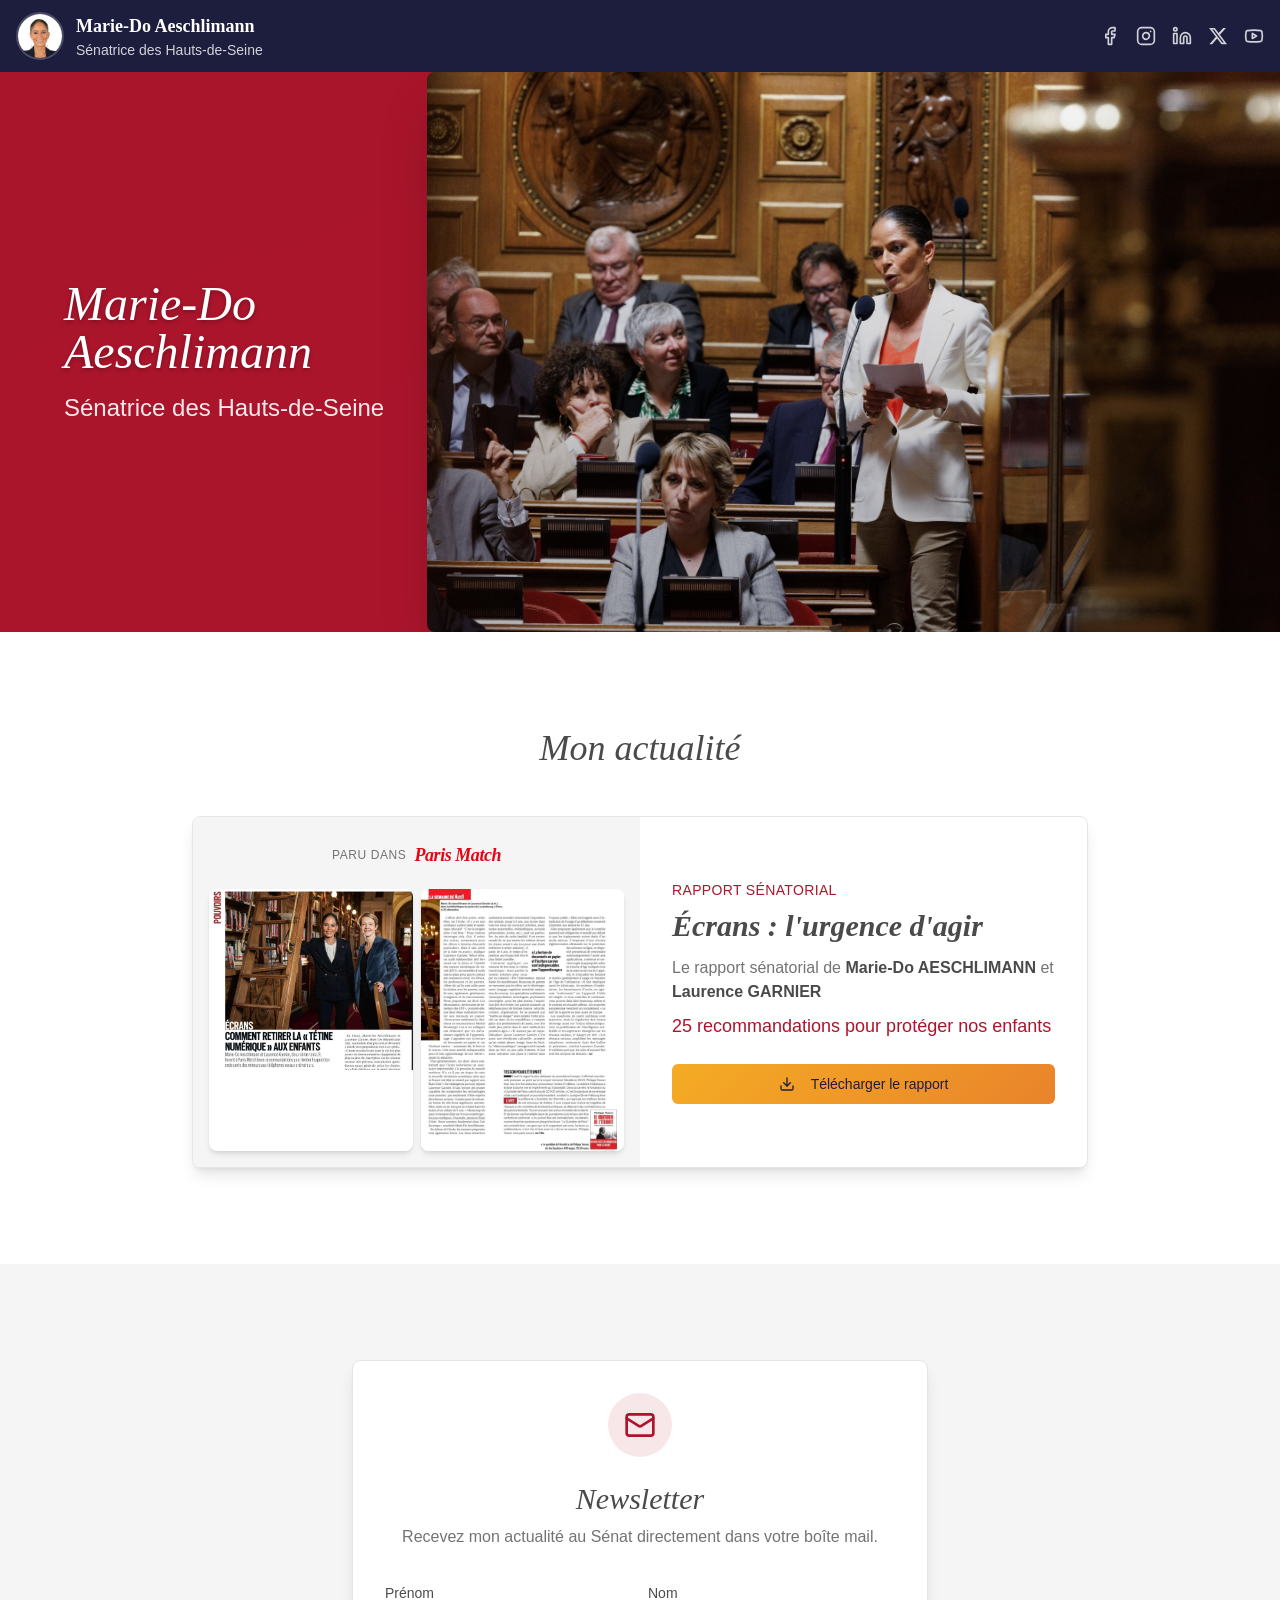
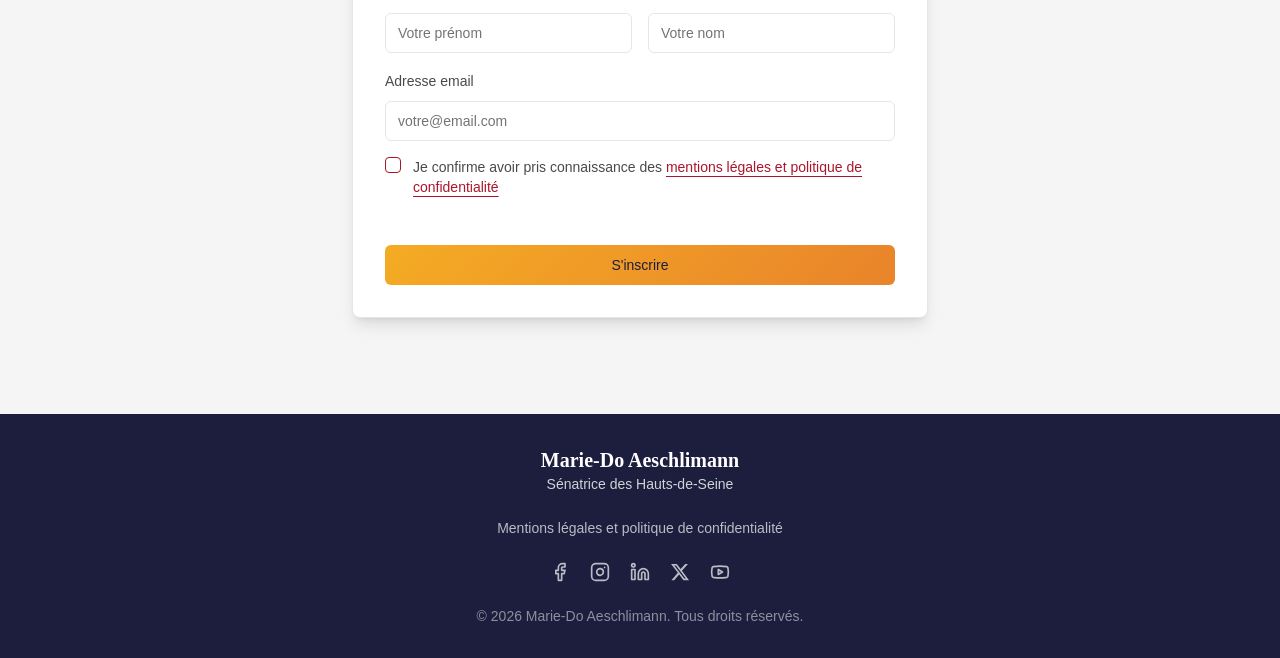
==== commit 5f4c5d4f: "deploy: platformparis/site-mdaeschlimann@3ddad400b6d1f388c8a5e8bf3977af89f15ff4e1" ====
--- a/index.html
+++ b/index.html
@@ -7,8 +7,8 @@
         
     
     <meta name="viewport" content="width=device-width,initial-scale=1">
-    <title>Marie-Do Aeschlimann | Sénatrice des Hauts-de-Seine</title><meta name="description" content="Site officiel de Marie-Do Aeschlimann, Sénatrice des Hauts-de-Seine. Découvrez son actualité, ses actions au Sénat et inscrivez-vous à la newsletter."/><meta name="author" content="Marie-Do Aeschlimann"/><meta name="keywords" content="Marie-Do Aeschlimann, Sénatrice, Hauts-de-Seine, Sénat, politique, France, newsletter"/><link rel="canonical" href="https://mdaeschlimann.com//"/><meta property="og:title" content="Marie-Do Aeschlimann | Sénatrice des Hauts-de-Seine"/><meta property="og:description" content="Site officiel de Marie-Do Aeschlimann, Sénatrice des Hauts-de-Seine. Découvrez son actualité, ses actions au Sénat et inscrivez-vous à la newsletter."/><meta property="og:type" content="website"/><meta property="og:url" content="https://mdaeschlimann.com//"/><meta property="og:image" content="https://mdaeschlimann.com/og-image.png"/><meta property="og:locale" content="fr_FR"/><meta property="og:site_name" content="Marie-Do Aeschlimann"/><meta name="twitter:card" content="summary_large_image"/><meta name="twitter:site" content="@MDoAeschlimann"/><meta name="twitter:creator" content="@MDoAeschlimann"/><meta name="twitter:title" content="Marie-Do Aeschlimann | Sénatrice des Hauts-de-Seine"/><meta name="twitter:description" content="Site officiel de Marie-Do Aeschlimann, Sénatrice des Hauts-de-Seine. Découvrez son actualité, ses actions au Sénat et inscrivez-vous à la newsletter."/><meta name="twitter:image" content="https://mdaeschlimann.com/og-image.png"/><script type="application/ld+json">{&quot;@context&quot;:&quot;https://schema.org&quot;,&quot;@type&quot;:&quot;Person&quot;,&quot;name&quot;:&quot;Marie-Do Aeschlimann&quot;,&quot;jobTitle&quot;:&quot;Sénatrice des Hauts-de-Seine&quot;,&quot;description&quot;:&quot;Marie-Do Aeschlimann est Sénatrice des Hauts-de-Seine au Sénat français.&quot;,&quot;url&quot;:&quot;https://mdaeschlimann.com/&quot;,&quot;image&quot;:&quot;https://mdaeschlimann.com/og-image.png&quot;,&quot;sameAs&quot;:[&quot;https://www.facebook.com/mariedo.aeschlimann/&quot;,&quot;https://www.instagram.com/mariedoaeschlimann/&quot;,&quot;https://fr.linkedin.com/in/marie-do-aeschlimann-36a4b576/&quot;,&quot;https://x.com/MDoAeschlimann&quot;,&quot;https://www.youtube.com/@mdoaeschlimann&quot;]}</script><script type="application/ld+json">{&quot;@context&quot;:&quot;https://schema.org&quot;,&quot;@type&quot;:&quot;WebSite&quot;,&quot;name&quot;:&quot;Marie-Do Aeschlimann&quot;,&quot;url&quot;:&quot;https://mdaeschlimann.com/&quot;,&quot;description&quot;:&quot;Site officiel de Marie-Do Aeschlimann, Sénatrice des Hauts-de-Seine&quot;,&quot;publisher&quot;:{&quot;@type&quot;:&quot;Person&quot;,&quot;name&quot;:&quot;Marie-Do Aeschlimann&quot;}}</script>
-<title>Marie-Do Aeschlimann | Sénatrice des Hauts-de-Seine</title><meta name="description" content="Site officiel de Marie-Do Aeschlimann, Sénatrice des Hauts-de-Seine. Découvrez son actualité, ses actions au Sénat et inscrivez-vous à la newsletter."/><meta name="author" content="Marie-Do Aeschlimann"/><meta name="keywords" content="Marie-Do Aeschlimann, Sénatrice, Hauts-de-Seine, Sénat, politique, France, newsletter"/><link rel="canonical" href="https://mdaeschlimann.com//"/><meta property="og:title" content="Marie-Do Aeschlimann | Sénatrice des Hauts-de-Seine"/><meta property="og:description" content="Site officiel de Marie-Do Aeschlimann, Sénatrice des Hauts-de-Seine. Découvrez son actualité, ses actions au Sénat et inscrivez-vous à la newsletter."/><meta property="og:type" content="website"/><meta property="og:url" content="https://mdaeschlimann.com//"/><meta property="og:image" content="https://mdaeschlimann.com/og-image.png"/><meta property="og:locale" content="fr_FR"/><meta property="og:site_name" content="Marie-Do Aeschlimann"/><meta name="twitter:card" content="summary_large_image"/><meta name="twitter:site" content="@MDoAeschlimann"/><meta name="twitter:creator" content="@MDoAeschlimann"/><meta name="twitter:title" content="Marie-Do Aeschlimann | Sénatrice des Hauts-de-Seine"/><meta name="twitter:description" content="Site officiel de Marie-Do Aeschlimann, Sénatrice des Hauts-de-Seine. Découvrez son actualité, ses actions au Sénat et inscrivez-vous à la newsletter."/><meta name="twitter:image" content="https://mdaeschlimann.com/og-image.png"/><script type="application/ld+json">{&quot;@context&quot;:&quot;https://schema.org&quot;,&quot;@type&quot;:&quot;Person&quot;,&quot;name&quot;:&quot;Marie-Do Aeschlimann&quot;,&quot;jobTitle&quot;:&quot;Sénatrice des Hauts-de-Seine&quot;,&quot;description&quot;:&quot;Marie-Do Aeschlimann est Sénatrice des Hauts-de-Seine au Sénat français.&quot;,&quot;url&quot;:&quot;https://mdaeschlimann.com/&quot;,&quot;image&quot;:&quot;https://mdaeschlimann.com/og-image.png&quot;,&quot;sameAs&quot;:[&quot;https://www.facebook.com/mariedo.aeschlimann/&quot;,&quot;https://www.instagram.com/mariedoaeschlimann/&quot;,&quot;https://fr.linkedin.com/in/marie-do-aeschlimann-36a4b576/&quot;,&quot;https://x.com/MDoAeschlimann&quot;,&quot;https://www.youtube.com/@mdoaeschlimann&quot;]}</script><script type="application/ld+json">{&quot;@context&quot;:&quot;https://schema.org&quot;,&quot;@type&quot;:&quot;WebSite&quot;,&quot;name&quot;:&quot;Marie-Do Aeschlimann&quot;,&quot;url&quot;:&quot;https://mdaeschlimann.com/&quot;,&quot;description&quot;:&quot;Site officiel de Marie-Do Aeschlimann, Sénatrice des Hauts-de-Seine&quot;,&quot;publisher&quot;:{&quot;@type&quot;:&quot;Person&quot;,&quot;name&quot;:&quot;Marie-Do Aeschlimann&quot;}}</script>
+    <title>Marie-Do Aeschlimann | Sénatrice des Hauts-de-Seine</title><meta name="description" content="Site officiel de Marie-Do Aeschlimann, Sénatrice des Hauts-de-Seine. Découvrez son actualité, ses actions au Sénat et inscrivez-vous à la newsletter."/><meta name="author" content="Marie-Do Aeschlimann"/><meta name="keywords" content="Marie-Do Aeschlimann, Sénatrice, Hauts-de-Seine, Sénat, politique, France, newsletter"/><meta http-equiv="Content-Security-Policy" content="default-src &#x27;self&#x27;; script-src &#x27;self&#x27; &#x27;unsafe-inline&#x27; https://challenges.cloudflare.com; style-src &#x27;self&#x27; &#x27;unsafe-inline&#x27;; img-src &#x27;self&#x27; data: https:; font-src &#x27;self&#x27; data:; connect-src &#x27;self&#x27; https://challenges.cloudflare.com https://*.supabase.co; frame-src https://challenges.cloudflare.com; base-uri &#x27;self&#x27;; object-src &#x27;none&#x27;"/><link rel="canonical" href="https://mdaeschlimann.com//"/><meta property="og:title" content="Marie-Do Aeschlimann | Sénatrice des Hauts-de-Seine"/><meta property="og:description" content="Site officiel de Marie-Do Aeschlimann, Sénatrice des Hauts-de-Seine. Découvrez son actualité, ses actions au Sénat et inscrivez-vous à la newsletter."/><meta property="og:type" content="website"/><meta property="og:url" content="https://mdaeschlimann.com//"/><meta property="og:image" content="https://mdaeschlimann.com/og-image.png"/><meta property="og:locale" content="fr_FR"/><meta property="og:site_name" content="Marie-Do Aeschlimann"/><meta name="twitter:card" content="summary_large_image"/><meta name="twitter:site" content="@MDoAeschlimann"/><meta name="twitter:creator" content="@MDoAeschlimann"/><meta name="twitter:title" content="Marie-Do Aeschlimann | Sénatrice des Hauts-de-Seine"/><meta name="twitter:description" content="Site officiel de Marie-Do Aeschlimann, Sénatrice des Hauts-de-Seine. Découvrez son actualité, ses actions au Sénat et inscrivez-vous à la newsletter."/><meta name="twitter:image" content="https://mdaeschlimann.com/og-image.png"/><script type="application/ld+json">{&quot;@context&quot;:&quot;https://schema.org&quot;,&quot;@type&quot;:&quot;Person&quot;,&quot;name&quot;:&quot;Marie-Do Aeschlimann&quot;,&quot;jobTitle&quot;:&quot;Sénatrice des Hauts-de-Seine&quot;,&quot;description&quot;:&quot;Marie-Do Aeschlimann est Sénatrice des Hauts-de-Seine au Sénat français.&quot;,&quot;url&quot;:&quot;https://mdaeschlimann.com/&quot;,&quot;image&quot;:&quot;https://mdaeschlimann.com/og-image.png&quot;,&quot;sameAs&quot;:[&quot;https://www.facebook.com/mariedo.aeschlimann/&quot;,&quot;https://www.instagram.com/mariedoaeschlimann/&quot;,&quot;https://fr.linkedin.com/in/marie-do-aeschlimann-36a4b576/&quot;,&quot;https://x.com/MDoAeschlimann&quot;,&quot;https://www.youtube.com/@mdoaeschlimann&quot;]}</script><script type="application/ld+json">{&quot;@context&quot;:&quot;https://schema.org&quot;,&quot;@type&quot;:&quot;WebSite&quot;,&quot;name&quot;:&quot;Marie-Do Aeschlimann&quot;,&quot;url&quot;:&quot;https://mdaeschlimann.com/&quot;,&quot;description&quot;:&quot;Site officiel de Marie-Do Aeschlimann, Sénatrice des Hauts-de-Seine&quot;,&quot;publisher&quot;:{&quot;@type&quot;:&quot;Person&quot;,&quot;name&quot;:&quot;Marie-Do Aeschlimann&quot;}}</script>
+<title>Marie-Do Aeschlimann | Sénatrice des Hauts-de-Seine</title><meta name="description" content="Site officiel de Marie-Do Aeschlimann, Sénatrice des Hauts-de-Seine. Découvrez son actualité, ses actions au Sénat et inscrivez-vous à la newsletter."/><meta name="author" content="Marie-Do Aeschlimann"/><meta name="keywords" content="Marie-Do Aeschlimann, Sénatrice, Hauts-de-Seine, Sénat, politique, France, newsletter"/><meta http-equiv="Content-Security-Policy" content="default-src &#x27;self&#x27;; script-src &#x27;self&#x27; &#x27;unsafe-inline&#x27; https://challenges.cloudflare.com; style-src &#x27;self&#x27; &#x27;unsafe-inline&#x27;; img-src &#x27;self&#x27; data: https:; font-src &#x27;self&#x27; data:; connect-src &#x27;self&#x27; https://challenges.cloudflare.com https://*.supabase.co; frame-src https://challenges.cloudflare.com; base-uri &#x27;self&#x27;; object-src &#x27;none&#x27;"/><link rel="canonical" href="https://mdaeschlimann.com//"/><meta property="og:title" content="Marie-Do Aeschlimann | Sénatrice des Hauts-de-Seine"/><meta property="og:description" content="Site officiel de Marie-Do Aeschlimann, Sénatrice des Hauts-de-Seine. Découvrez son actualité, ses actions au Sénat et inscrivez-vous à la newsletter."/><meta property="og:type" content="website"/><meta property="og:url" content="https://mdaeschlimann.com//"/><meta property="og:image" content="https://mdaeschlimann.com/og-image.png"/><meta property="og:locale" content="fr_FR"/><meta property="og:site_name" content="Marie-Do Aeschlimann"/><meta name="twitter:card" content="summary_large_image"/><meta name="twitter:site" content="@MDoAeschlimann"/><meta name="twitter:creator" content="@MDoAeschlimann"/><meta name="twitter:title" content="Marie-Do Aeschlimann | Sénatrice des Hauts-de-Seine"/><meta name="twitter:description" content="Site officiel de Marie-Do Aeschlimann, Sénatrice des Hauts-de-Seine. Découvrez son actualité, ses actions au Sénat et inscrivez-vous à la newsletter."/><meta name="twitter:image" content="https://mdaeschlimann.com/og-image.png"/><script type="application/ld+json">{&quot;@context&quot;:&quot;https://schema.org&quot;,&quot;@type&quot;:&quot;Person&quot;,&quot;name&quot;:&quot;Marie-Do Aeschlimann&quot;,&quot;jobTitle&quot;:&quot;Sénatrice des Hauts-de-Seine&quot;,&quot;description&quot;:&quot;Marie-Do Aeschlimann est Sénatrice des Hauts-de-Seine au Sénat français.&quot;,&quot;url&quot;:&quot;https://mdaeschlimann.com/&quot;,&quot;image&quot;:&quot;https://mdaeschlimann.com/og-image.png&quot;,&quot;sameAs&quot;:[&quot;https://www.facebook.com/mariedo.aeschlimann/&quot;,&quot;https://www.instagram.com/mariedoaeschlimann/&quot;,&quot;https://fr.linkedin.com/in/marie-do-aeschlimann-36a4b576/&quot;,&quot;https://x.com/MDoAeschlimann&quot;,&quot;https://www.youtube.com/@mdoaeschlimann&quot;]}</script><script type="application/ld+json">{&quot;@context&quot;:&quot;https://schema.org&quot;,&quot;@type&quot;:&quot;WebSite&quot;,&quot;name&quot;:&quot;Marie-Do Aeschlimann&quot;,&quot;url&quot;:&quot;https://mdaeschlimann.com/&quot;,&quot;description&quot;:&quot;Site officiel de Marie-Do Aeschlimann, Sénatrice des Hauts-de-Seine&quot;,&quot;publisher&quot;:{&quot;@type&quot;:&quot;Person&quot;,&quot;name&quot;:&quot;Marie-Do Aeschlimann&quot;}}</script>
     
     
     
@@ -20,11 +20,11 @@
         
         <script id="vike_pageContext" type="application/json">{"_urlRewrite":null,"pageId":"/pages/index","routeParams":{}}</script>
         <script id="vike_globalContext" type="application/json">{}</script>
-        <script src="/assets/entries/entry-client-routing.nRQ5rg0Q.js" type="module" async></script>
-        <link rel="modulepreload" href="/assets/entries/pages_index.BgvBN5mK.js" as="script" type="text/javascript">
-        <link rel="modulepreload" href="/assets/chunks/chunk-C9ePAQkV.js" as="script" type="text/javascript">
+        <script src="/assets/entries/entry-client-routing.B5ijN67C.js" type="module" async></script>
+        <link rel="modulepreload" href="/assets/entries/pages_index.CTe_MDHr.js" as="script" type="text/javascript">
+        <link rel="modulepreload" href="/assets/chunks/chunk-CUdXPrVP.js" as="script" type="text/javascript">
         <link rel="modulepreload" href="/assets/chunks/chunk-B1jr03d6.js" as="script" type="text/javascript">
-        <link rel="modulepreload" href="/assets/chunks/chunk-d44kFg-L.js" as="script" type="text/javascript">
+        <link rel="modulepreload" href="/assets/chunks/chunk-BXOJw0-6.js" as="script" type="text/javascript">
         <link rel="modulepreload" href="/assets/chunks/chunk-D7HrI6pR.js" as="script" type="text/javascript">
       </body>
     </html>
